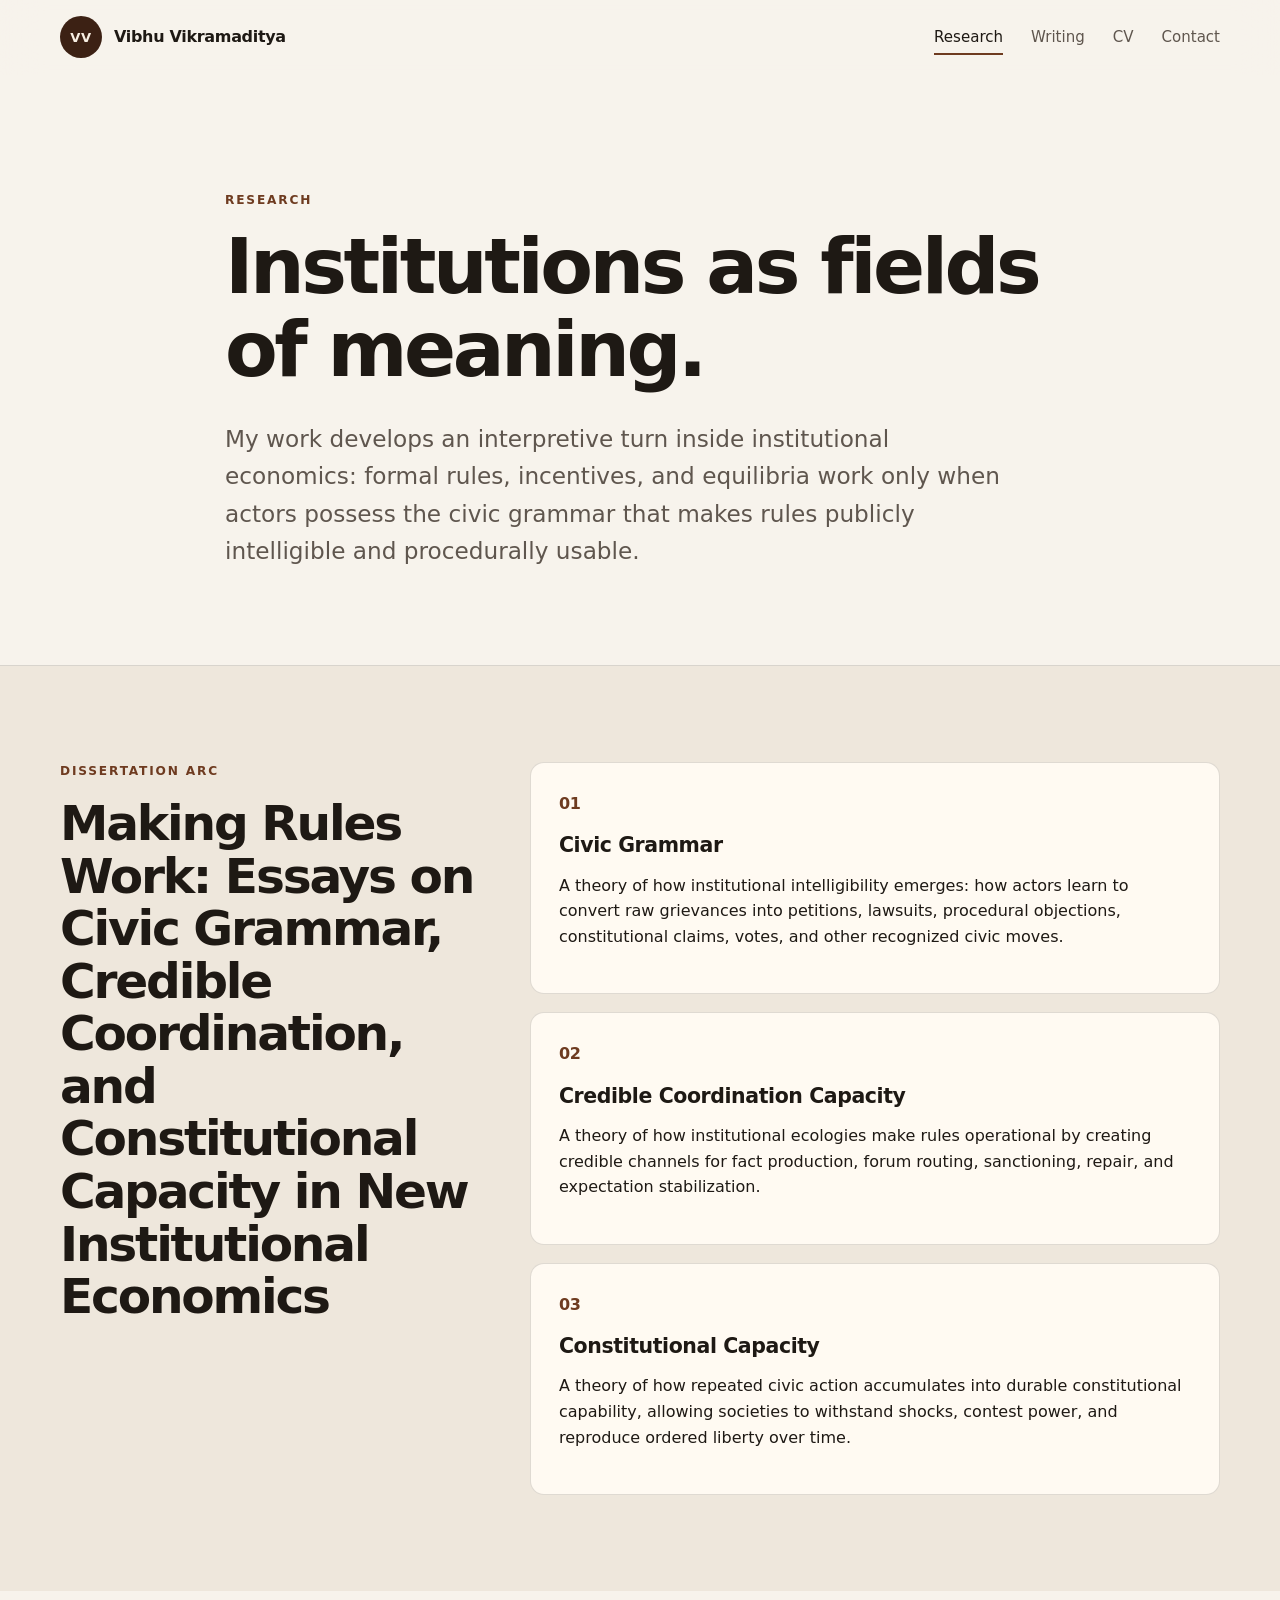
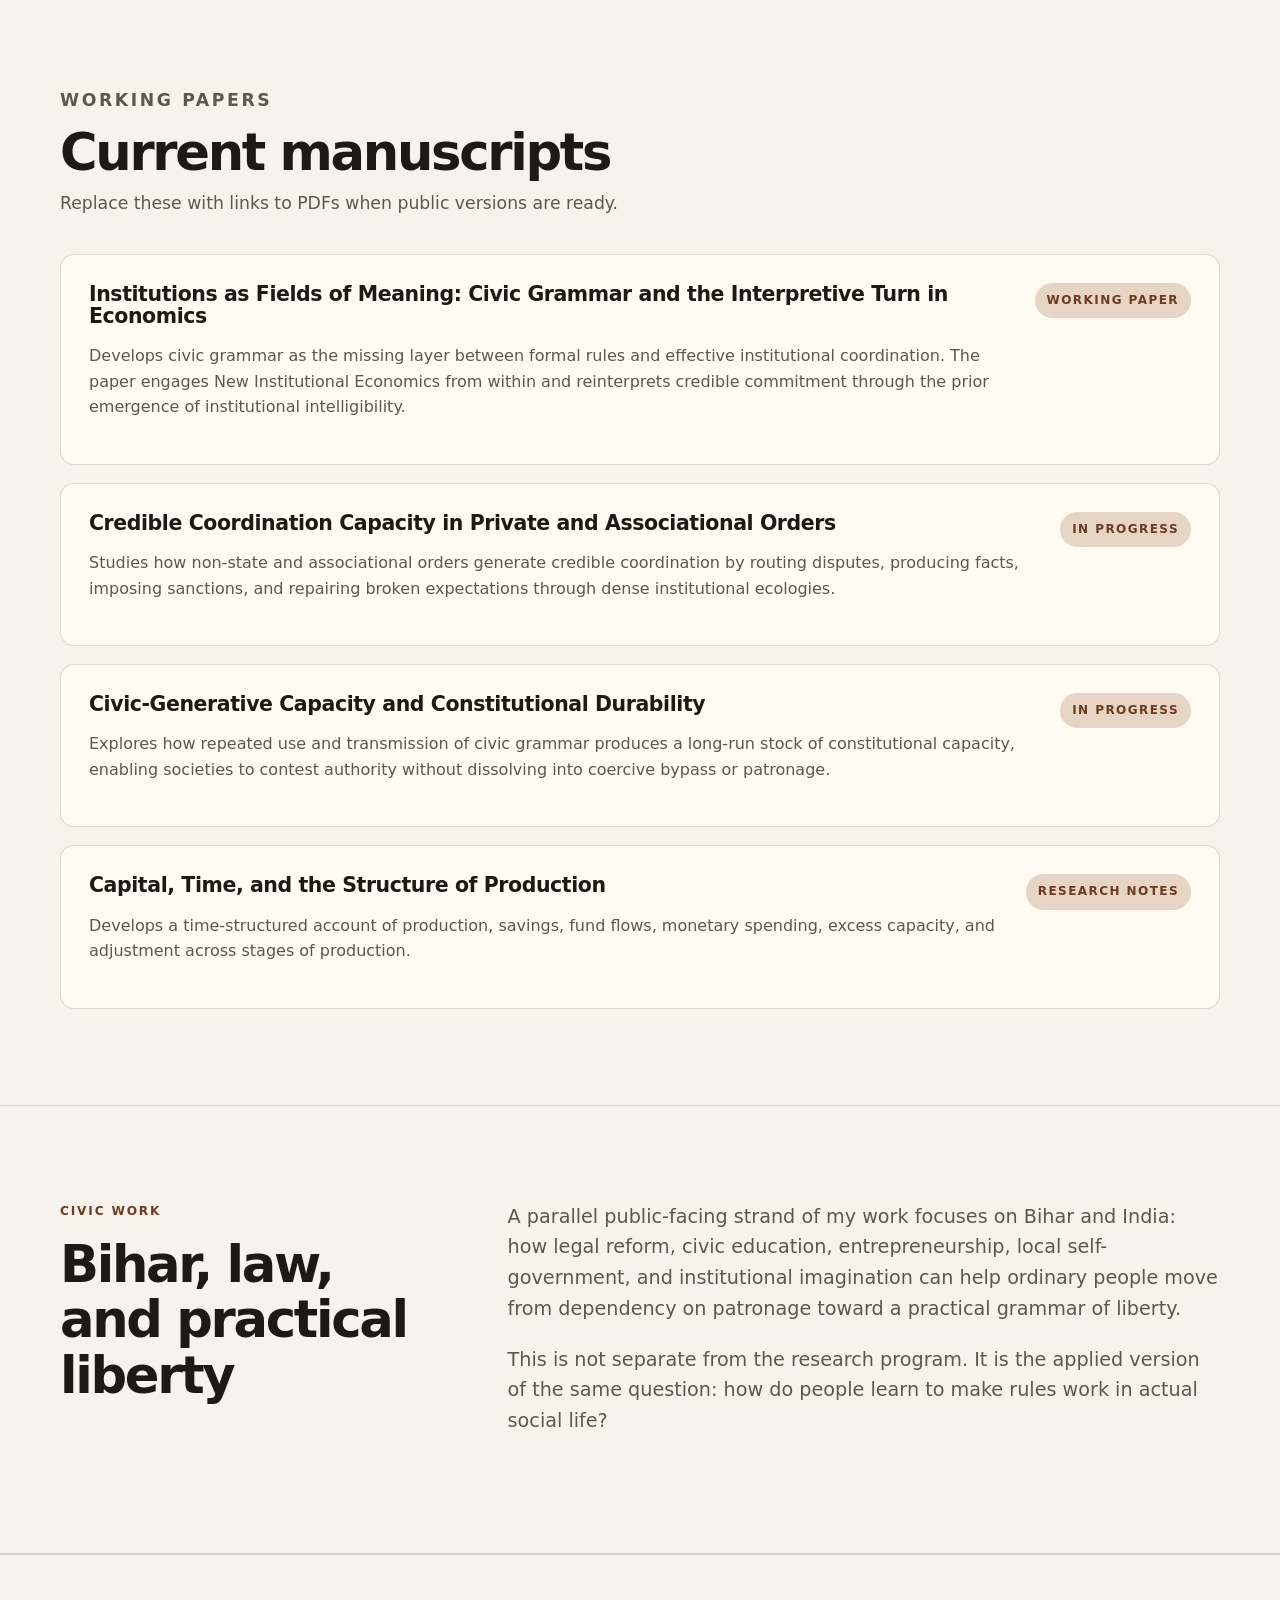
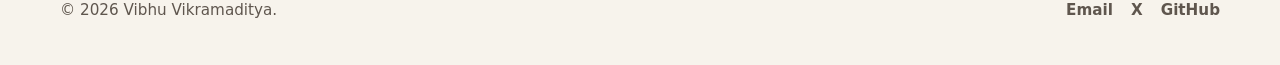
==== research.html @ 927d99b1 "Add files via upload" ====
<!doctype html>
<html lang="en">
<head>
  <meta charset="utf-8" />
  <meta name="viewport" content="width=device-width, initial-scale=1" />
  <title>Research | Vibhu Vikramaditya</title>
  <meta name="description" content="Research by Vibhu Vikramaditya on institutional economics, civic grammar, constitutional capacity, law and economics, and emergent orders." />
  <link rel="canonical" href="https://vibhuvikramaditya.com/research.html" />
  <link rel="stylesheet" href="styles.css" />
  <script defer src="site.js"></script>
</head>
<body>
  <a class="skip-link" href="#main">Skip to content</a>
  <header class="site-header" data-header>
    <div class="container header-inner">
      <a class="brand" href="index.html"><span class="brand-mark">VV</span><span class="brand-text">Vibhu Vikramaditya</span></a>
      <button class="nav-toggle" type="button" aria-expanded="false" aria-controls="site-nav" data-nav-toggle><span class="sr-only">Toggle navigation</span><span></span><span></span><span></span></button>
      <nav class="site-nav" id="site-nav" data-nav>
        <a href="research.html" aria-current="page">Research</a>
        <a href="writing.html">Writing</a>
        <a href="cv.html">CV</a>
        <a href="contact.html">Contact</a>
      </nav>
    </div>
  </header>

  <main id="main">
    <section class="page-hero section-pad">
      <div class="container narrow">
        <p class="eyebrow">Research</p>
        <h1>Institutions as fields of meaning.</h1>
        <p class="lead">
          My work develops an interpretive turn inside institutional economics: formal rules, incentives, and equilibria work only when actors
          possess the civic grammar that makes rules publicly intelligible and procedurally usable.
        </p>
      </div>
    </section>

    <section class="section-pad muted">
      <div class="container research-program">
        <div class="program-title">
          <p class="eyebrow">Dissertation arc</p>
          <h2>Making Rules Work: Essays on Civic Grammar, Credible Coordination, and Constitutional Capacity in New Institutional Economics</h2>
        </div>
        <div class="program-steps">
          <article>
            <span>01</span>
            <h3>Civic Grammar</h3>
            <p>
              A theory of how institutional intelligibility emerges: how actors learn to convert raw grievances into petitions, lawsuits,
              procedural objections, constitutional claims, votes, and other recognized civic moves.
            </p>
          </article>
          <article>
            <span>02</span>
            <h3>Credible Coordination Capacity</h3>
            <p>
              A theory of how institutional ecologies make rules operational by creating credible channels for fact production,
              forum routing, sanctioning, repair, and expectation stabilization.
            </p>
          </article>
          <article>
            <span>03</span>
            <h3>Constitutional Capacity</h3>
            <p>
              A theory of how repeated civic action accumulates into durable constitutional capability, allowing societies to withstand
              shocks, contest power, and reproduce ordered liberty over time.
            </p>
          </article>
        </div>
      </div>
    </section>

    <section class="section-pad">
      <div class="container">
        <div class="section-heading narrow">
          <p class="eyebrow">Working papers</p>
          <h2>Current manuscripts</h2>
          <p>Replace these with links to PDFs when public versions are ready.</p>
        </div>
        <div class="paper-list">
          <article class="paper-card">
            <div>
              <h3>Institutions as Fields of Meaning: Civic Grammar and the Interpretive Turn in Economics</h3>
              <p>
                Develops civic grammar as the missing layer between formal rules and effective institutional coordination. The paper engages
                New Institutional Economics from within and reinterprets credible commitment through the prior emergence of institutional intelligibility.
              </p>
            </div>
            <span class="paper-status">Working paper</span>
          </article>
          <article class="paper-card">
            <div>
              <h3>Credible Coordination Capacity in Private and Associational Orders</h3>
              <p>
                Studies how non-state and associational orders generate credible coordination by routing disputes, producing facts,
                imposing sanctions, and repairing broken expectations through dense institutional ecologies.
              </p>
            </div>
            <span class="paper-status">In progress</span>
          </article>
          <article class="paper-card">
            <div>
              <h3>Civic-Generative Capacity and Constitutional Durability</h3>
              <p>
                Explores how repeated use and transmission of civic grammar produces a long-run stock of constitutional capacity,
                enabling societies to contest authority without dissolving into coercive bypass or patronage.
              </p>
            </div>
            <span class="paper-status">In progress</span>
          </article>
          <article class="paper-card">
            <div>
              <h3>Capital, Time, and the Structure of Production</h3>
              <p>
                Develops a time-structured account of production, savings, fund flows, monetary spending, excess capacity, and adjustment
                across stages of production.
              </p>
            </div>
            <span class="paper-status">Research notes</span>
          </article>
        </div>
      </div>
    </section>

    <section class="section-pad bordered" id="civic-work">
      <div class="container split">
        <div>
          <p class="eyebrow">Civic work</p>
          <h2>Bihar, law, and practical liberty</h2>
        </div>
        <div class="prose-large">
          <p>
            A parallel public-facing strand of my work focuses on Bihar and India: how legal reform, civic education, entrepreneurship,
            local self-government, and institutional imagination can help ordinary people move from dependency on patronage toward a practical
            grammar of liberty.
          </p>
          <p>
            This is not separate from the research program. It is the applied version of the same question: how do people learn to make rules
            work in actual social life?
          </p>
        </div>
      </div>
    </section>
  </main>

  <footer class="site-footer">
    <div class="container footer-inner">
      <p>© <span data-year></span> Vibhu Vikramaditya.</p>
      <div class="footer-links"><a href="mailto:vvikram@gmu.edu">Email</a><a href="https://x.com/vibhu3333">X</a><a href="https://github.com/vibhu3333">GitHub</a></div>
    </div>
  </footer>
</body>
</html>
---- styles.css ----
:root {
  --bg: #f7f3ec;
  --bg-muted: #eee7dc;
  --surface: #fffaf2;
  --surface-strong: #fefdf9;
  --ink: #1e1914;
  --ink-soft: #5f564e;
  --line: rgba(30, 25, 20, 0.14);
  --accent: #6e3b20;
  --accent-strong: #3c2114;
  --accent-soft: #e6d4c4;
  --shadow: 0 24px 60px rgba(44, 31, 21, 0.12);
  --radius: 24px;
  --radius-sm: 14px;
  --max: 1160px;
}

* { box-sizing: border-box; }

html { scroll-behavior: smooth; }

body {
  margin: 0;
  font-family: Inter, ui-sans-serif, system-ui, -apple-system, BlinkMacSystemFont, "Segoe UI", sans-serif;
  background: var(--bg);
  color: var(--ink);
  line-height: 1.6;
  text-rendering: optimizeLegibility;
}

img, svg { max-width: 100%; display: block; }

a { color: inherit; text-decoration-color: rgba(110, 59, 32, 0.4); text-underline-offset: 0.2em; }
a:hover { color: var(--accent); }

.container {
  width: min(calc(100% - 40px), var(--max));
  margin-inline: auto;
}

.narrow { max-width: 830px; }

.section-pad { padding: 96px 0; }

.skip-link {
  position: absolute;
  top: -100px;
  left: 20px;
  background: var(--accent-strong);
  color: white;
  padding: 10px 14px;
  border-radius: 8px;
  z-index: 100;
}
.skip-link:focus { top: 20px; }

.sr-only {
  position: absolute;
  width: 1px;
  height: 1px;
  padding: 0;
  margin: -1px;
  overflow: hidden;
  clip: rect(0, 0, 0, 0);
  white-space: nowrap;
  border: 0;
}

.site-header {
  position: sticky;
  top: 0;
  z-index: 50;
  background: rgba(247, 243, 236, 0.86);
  backdrop-filter: blur(20px);
  border-bottom: 1px solid transparent;
  transition: border-color 180ms ease, box-shadow 180ms ease;
}

.site-header.is-scrolled {
  border-color: var(--line);
  box-shadow: 0 10px 30px rgba(30, 25, 20, 0.06);
}

.header-inner {
  min-height: 74px;
  display: flex;
  align-items: center;
  justify-content: space-between;
  gap: 24px;
}

.brand {
  display: inline-flex;
  align-items: center;
  gap: 12px;
  text-decoration: none;
  font-weight: 750;
  letter-spacing: -0.02em;
}

.brand-mark {
  display: grid;
  place-items: center;
  width: 42px;
  height: 42px;
  border-radius: 50%;
  background: var(--accent-strong);
  color: #f8efe3;
  font-size: 0.82rem;
  letter-spacing: 0.04em;
}

.brand-text { font-size: 1rem; }

.site-nav {
  display: flex;
  align-items: center;
  gap: 28px;
  font-size: 0.94rem;
  color: var(--ink-soft);
}

.site-nav a {
  text-decoration: none;
  position: relative;
  padding: 24px 0;
}

.site-nav a::after {
  content: "";
  position: absolute;
  left: 0;
  right: 0;
  bottom: 18px;
  height: 2px;
  background: var(--accent);
  transform: scaleX(0);
  transform-origin: center;
  transition: transform 180ms ease;
}

.site-nav a:hover::after,
.site-nav a[aria-current="page"]::after { transform: scaleX(1); }
.site-nav a[aria-current="page"] { color: var(--ink); }

.nav-toggle { display: none; }

.hero {
  position: relative;
  overflow: hidden;
  padding-top: 120px;
}

.hero::before {
  content: "";
  position: absolute;
  width: 640px;
  height: 640px;
  right: -170px;
  top: -180px;
  background: radial-gradient(circle, rgba(110,59,32,0.18), transparent 64%);
  pointer-events: none;
}

.hero-grid {
  display: grid;
  grid-template-columns: minmax(0, 1fr) 380px;
  gap: 68px;
  align-items: center;
  position: relative;
}

.eyebrow {
  margin: 0 0 16px;
  font-size: 0.76rem;
  font-weight: 800;
  letter-spacing: 0.15em;
  text-transform: uppercase;
  color: var(--accent);
}

h1, h2, h3 {
  line-height: 1.08;
  letter-spacing: -0.045em;
  margin: 0;
}

h1 { font-size: clamp(3rem, 7vw, 6.6rem); max-width: 980px; }
h2 { font-size: clamp(2rem, 4vw, 3.5rem); }
h3 { font-size: 1.28rem; letter-spacing: -0.02em; }

.lead {
  font-size: clamp(1.18rem, 2vw, 1.45rem);
  color: var(--ink-soft);
  max-width: 780px;
  margin: 28px 0 0;
}

.hero-actions {
  display: flex;
  gap: 14px;
  flex-wrap: wrap;
  margin-top: 38px;
}

.button {
  display: inline-flex;
  align-items: center;
  justify-content: center;
  min-height: 48px;
  padding: 0 20px;
  border-radius: 999px;
  font-weight: 750;
  text-decoration: none;
  border: 1px solid var(--line);
  transition: transform 180ms ease, box-shadow 180ms ease, background 180ms ease;
}

.button:hover { transform: translateY(-2px); }
.button.primary { background: var(--accent-strong); color: #fff7ed; border-color: var(--accent-strong); box-shadow: 0 10px 24px rgba(60,33,20,0.18); }
.button.ghost { background: rgba(255, 250, 242, 0.74); color: var(--ink); }

.profile-card {
  background: linear-gradient(145deg, var(--surface-strong), #f2e4d4);
  border: 1px solid var(--line);
  border-radius: var(--radius);
  padding: 30px;
  box-shadow: var(--shadow);
}

.portrait-placeholder {
  width: 132px;
  height: 132px;
  border-radius: 50%;
  display: grid;
  place-items: center;
  margin-bottom: 24px;
  background: #2b1a12;
  color: #f5e4d0;
  font-size: 2.4rem;
  font-weight: 850;
  letter-spacing: -0.06em;
}

.profile-card h2 { font-size: 2rem; }
.profile-card p { color: var(--ink-soft); margin: 12px 0 0; }
.profile-links { display: grid; gap: 8px; margin-top: 24px; font-weight: 700; }

.muted { background: var(--bg-muted); }
.bordered { border-top: 1px solid var(--line); border-bottom: 1px solid var(--line); }

.split {
  display: grid;
  grid-template-columns: 0.7fr 1.3fr;
  gap: 64px;
  align-items: start;
}

.prose-large p {
  font-size: 1.2rem;
  color: var(--ink-soft);
  margin: 0 0 20px;
}

.section-heading {
  display: grid;
  gap: 10px;
  margin-bottom: 36px;
}

.section-heading p { color: var(--ink-soft); margin: 0; font-size: 1.08rem; }

.card-grid {
  display: grid;
  gap: 20px;
}
.card-grid.three { grid-template-columns: repeat(3, minmax(0, 1fr)); }

.info-card,
.paper-card,
.contact-card,
.outlet-grid article,
.theme-list article,
.feature-panel,
.program-steps article {
  background: var(--surface);
  border: 1px solid var(--line);
  border-radius: var(--radius-sm);
}

.info-card {
  padding: 30px;
  min-height: 310px;
}

.card-kicker,
.paper-status,
.program-steps span {
  display: inline-flex;
  font-size: 0.75rem;
  font-weight: 800;
  letter-spacing: 0.12em;
  text-transform: uppercase;
  color: var(--accent);
  margin-bottom: 18px;
}

.info-card p, .workstream-list p, .feature-panel p, .paper-card p, .outlet-grid p, .theme-list p, .contact-card p, .timeline-item p, .cv-section p {
  color: var(--ink-soft);
}

.workstream-list {
  display: grid;
  grid-template-columns: repeat(2, minmax(0, 1fr));
  gap: 30px 50px;
}

.workstream-list article {
  padding-top: 20px;
  border-top: 1px solid var(--line);
}

.feature-grid {
  display: grid;
  grid-template-columns: 1.05fr 0.95fr;
  gap: 22px;
}

.feature-panel {
  padding: 38px;
  min-height: 390px;
  display: flex;
  flex-direction: column;
  justify-content: space-between;
}

.dark-panel {
  background: #20150f;
  color: #fff7ed;
}
.dark-panel p { color: rgba(255, 247, 237, 0.74); }
.dark-panel .eyebrow { color: #e1b997; }
.dark-panel a { color: #fff7ed; }

.text-link {
  font-weight: 800;
  text-decoration: none;
  width: fit-content;
}
.text-link::after { content: " →"; }

.cta-band {
  display: flex;
  align-items: center;
  justify-content: space-between;
  gap: 28px;
  padding: 34px;
  background: var(--surface);
  border: 1px solid var(--line);
  border-radius: var(--radius);
}
.cta-band h2 { font-size: clamp(1.8rem, 3vw, 2.9rem); max-width: 820px; }

.page-hero {
  padding-top: 116px;
  border-bottom: 1px solid var(--line);
}
.page-hero h1 { font-size: clamp(3rem, 6vw, 5.4rem); }

.research-program {
  display: grid;
  grid-template-columns: 0.75fr 1.25fr;
  gap: 56px;
}
.program-title h2 { font-size: clamp(2rem, 3.8vw, 3.1rem); }
.program-steps { display: grid; gap: 18px; }
.program-steps article { padding: 28px; }
.program-steps span { font-size: 1rem; letter-spacing: -0.02em; }

.paper-list { display: grid; gap: 18px; }
.paper-card {
  display: grid;
  grid-template-columns: minmax(0, 1fr) auto;
  gap: 22px;
  padding: 28px;
  align-items: start;
}
.paper-status {
  background: var(--accent-soft);
  border-radius: 999px;
  padding: 8px 12px;
  margin: 0;
  white-space: nowrap;
}

.outlet-grid {
  display: grid;
  grid-template-columns: repeat(3, minmax(0, 1fr));
  gap: 18px;
}
.outlet-grid article { padding: 26px; }

.theme-list { display: grid; gap: 0; border-top: 1px solid var(--line); }
.theme-list article {
  border: 0;
  border-bottom: 1px solid var(--line);
  border-radius: 0;
  padding: 28px 0;
  background: transparent;
}

.cv-layout {
  display: grid;
  grid-template-columns: 320px minmax(0, 1fr);
  gap: 54px;
  align-items: start;
}

.cv-aside {
  position: sticky;
  top: 104px;
  background: var(--surface);
  border: 1px solid var(--line);
  border-radius: var(--radius-sm);
  padding: 28px;
}
.cv-aside h2 { font-size: 2rem; }
.cv-aside p { color: var(--ink-soft); }

.cv-main { display: grid; gap: 34px; }
.cv-section {
  background: var(--surface);
  border: 1px solid var(--line);
  border-radius: var(--radius-sm);
  padding: 30px;
}
.cv-section h2 { font-size: 1.8rem; margin-bottom: 20px; }
.timeline-item + .timeline-item { border-top: 1px solid var(--line); margin-top: 18px; padding-top: 18px; }
.timeline-item h3 { font-size: 1.15rem; }
.timeline-item p { margin: 8px 0 0; }

.contact-grid {
  display: grid;
  grid-template-columns: repeat(3, minmax(0, 1fr));
  gap: 18px;
}
.contact-card { padding: 30px; min-height: 220px; }
.contact-card h2 { font-size: 1.8rem; }

.not-found { min-height: 100svh; display: grid; place-items: center; }

.site-footer {
  border-top: 1px solid var(--line);
  padding: 28px 0;
}
.footer-inner {
  display: flex;
  align-items: center;
  justify-content: space-between;
  gap: 20px;
  color: var(--ink-soft);
  font-size: 0.95rem;
}
.footer-links { display: flex; gap: 18px; font-weight: 700; }
.footer-links a { text-decoration: none; }

@media (max-width: 920px) {
  .section-pad { padding: 72px 0; }
  .hero-grid, .split, .feature-grid, .research-program, .cv-layout { grid-template-columns: 1fr; }
  .card-grid.three, .outlet-grid, .contact-grid { grid-template-columns: 1fr; }
  .workstream-list { grid-template-columns: 1fr; }
  .profile-card { max-width: 520px; }
  .cv-aside { position: static; }
  .cta-band { align-items: flex-start; flex-direction: column; }
}

@media (max-width: 760px) {
  .container { width: min(calc(100% - 28px), var(--max)); }
  .header-inner { min-height: 68px; }
  .brand-text { display: none; }
  .nav-toggle {
    display: inline-flex;
    flex-direction: column;
    justify-content: center;
    gap: 5px;
    width: 44px;
    height: 44px;
    border: 1px solid var(--line);
    background: var(--surface);
    border-radius: 999px;
    padding: 0 11px;
  }
  .nav-toggle span:not(.sr-only) { height: 2px; width: 100%; background: var(--ink); border-radius: 1px; }
  .site-nav {
    position: absolute;
    left: 14px;
    right: 14px;
    top: 74px;
    display: grid;
    gap: 0;
    background: var(--surface-strong);
    border: 1px solid var(--line);
    border-radius: 18px;
    box-shadow: var(--shadow);
    padding: 8px;
    transform: translateY(-8px);
    opacity: 0;
    pointer-events: none;
    transition: opacity 180ms ease, transform 180ms ease;
  }
  .site-nav.is-open { opacity: 1; pointer-events: auto; transform: translateY(0); }
  .site-nav a { padding: 12px 14px; border-radius: 12px; }
  .site-nav a:hover { background: var(--bg-muted); }
  .site-nav a::after { display: none; }
  .hero { padding-top: 92px; }
  h1 { font-size: clamp(2.55rem, 14vw, 4rem); }
  .page-hero h1 { font-size: clamp(2.55rem, 13vw, 3.8rem); }
  .paper-card { grid-template-columns: 1fr; }
  .paper-status { width: fit-content; }
  .footer-inner { flex-direction: column; align-items: flex-start; }
}
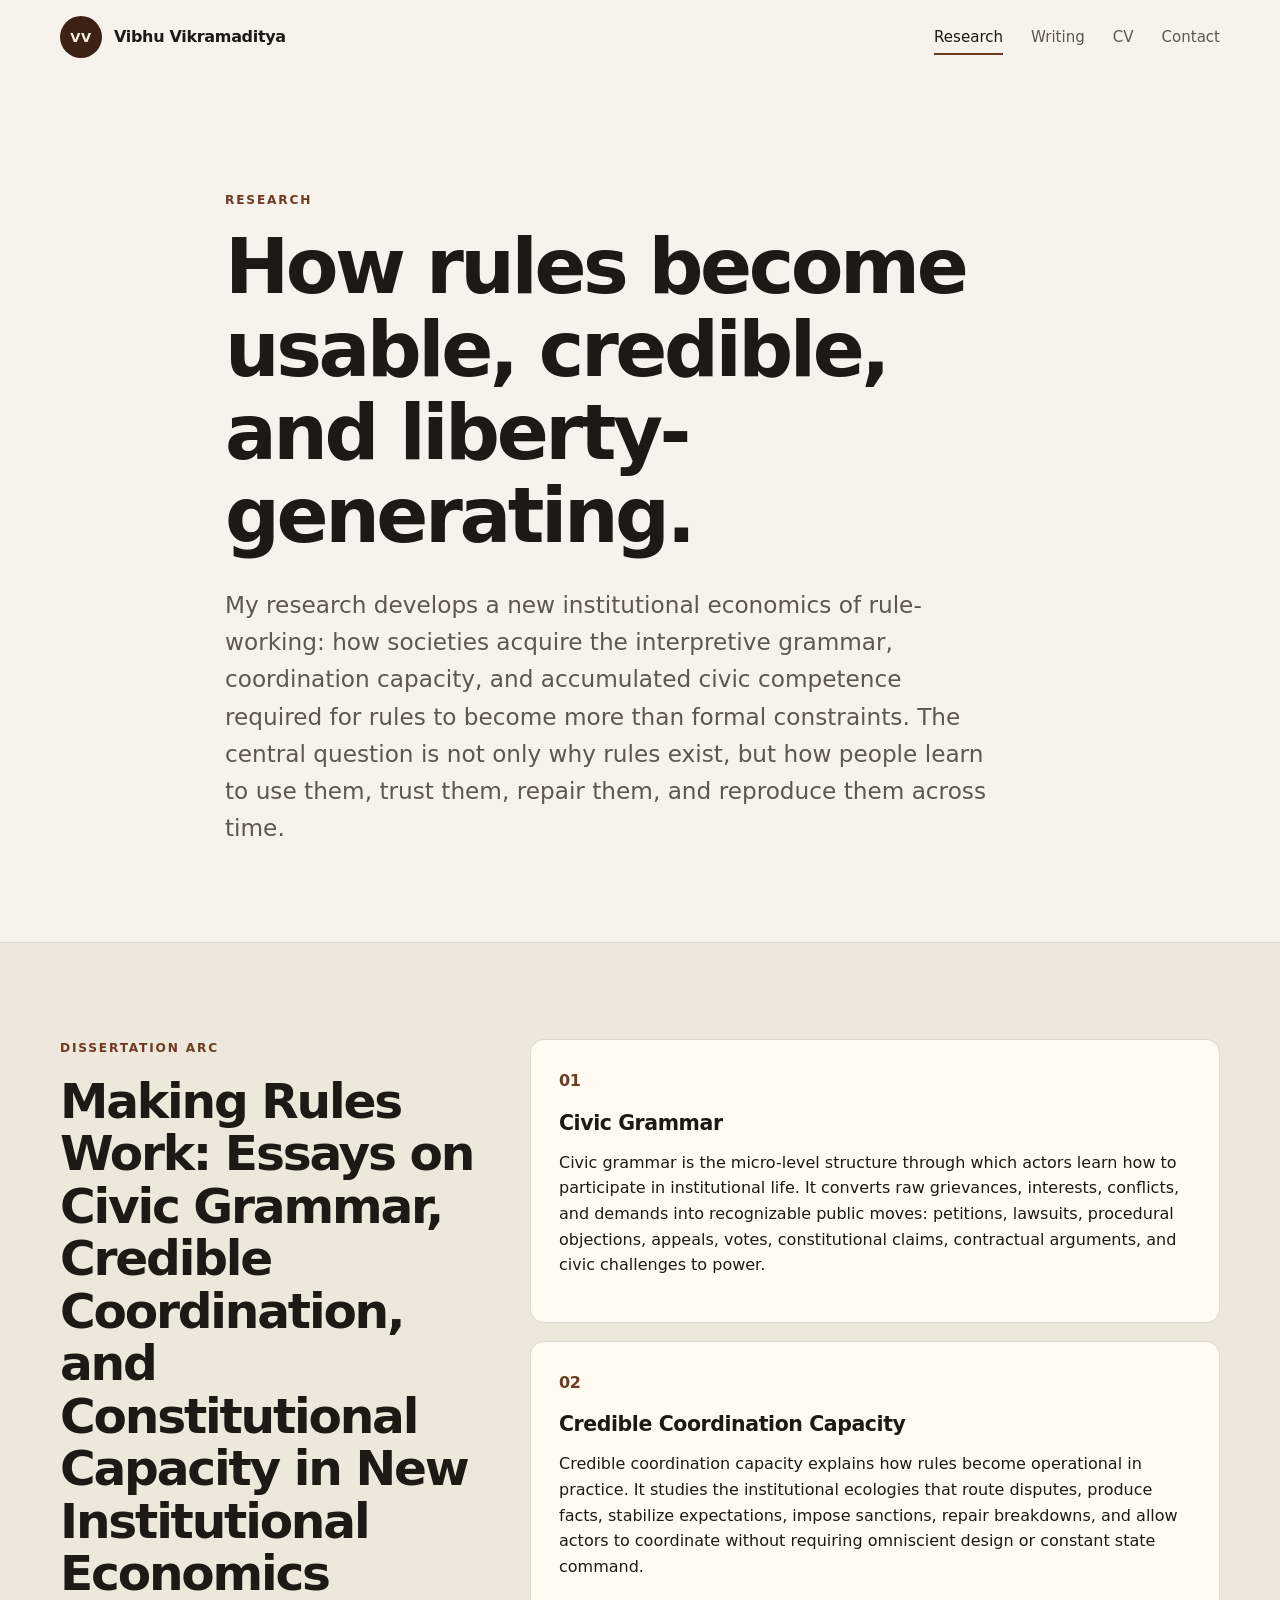
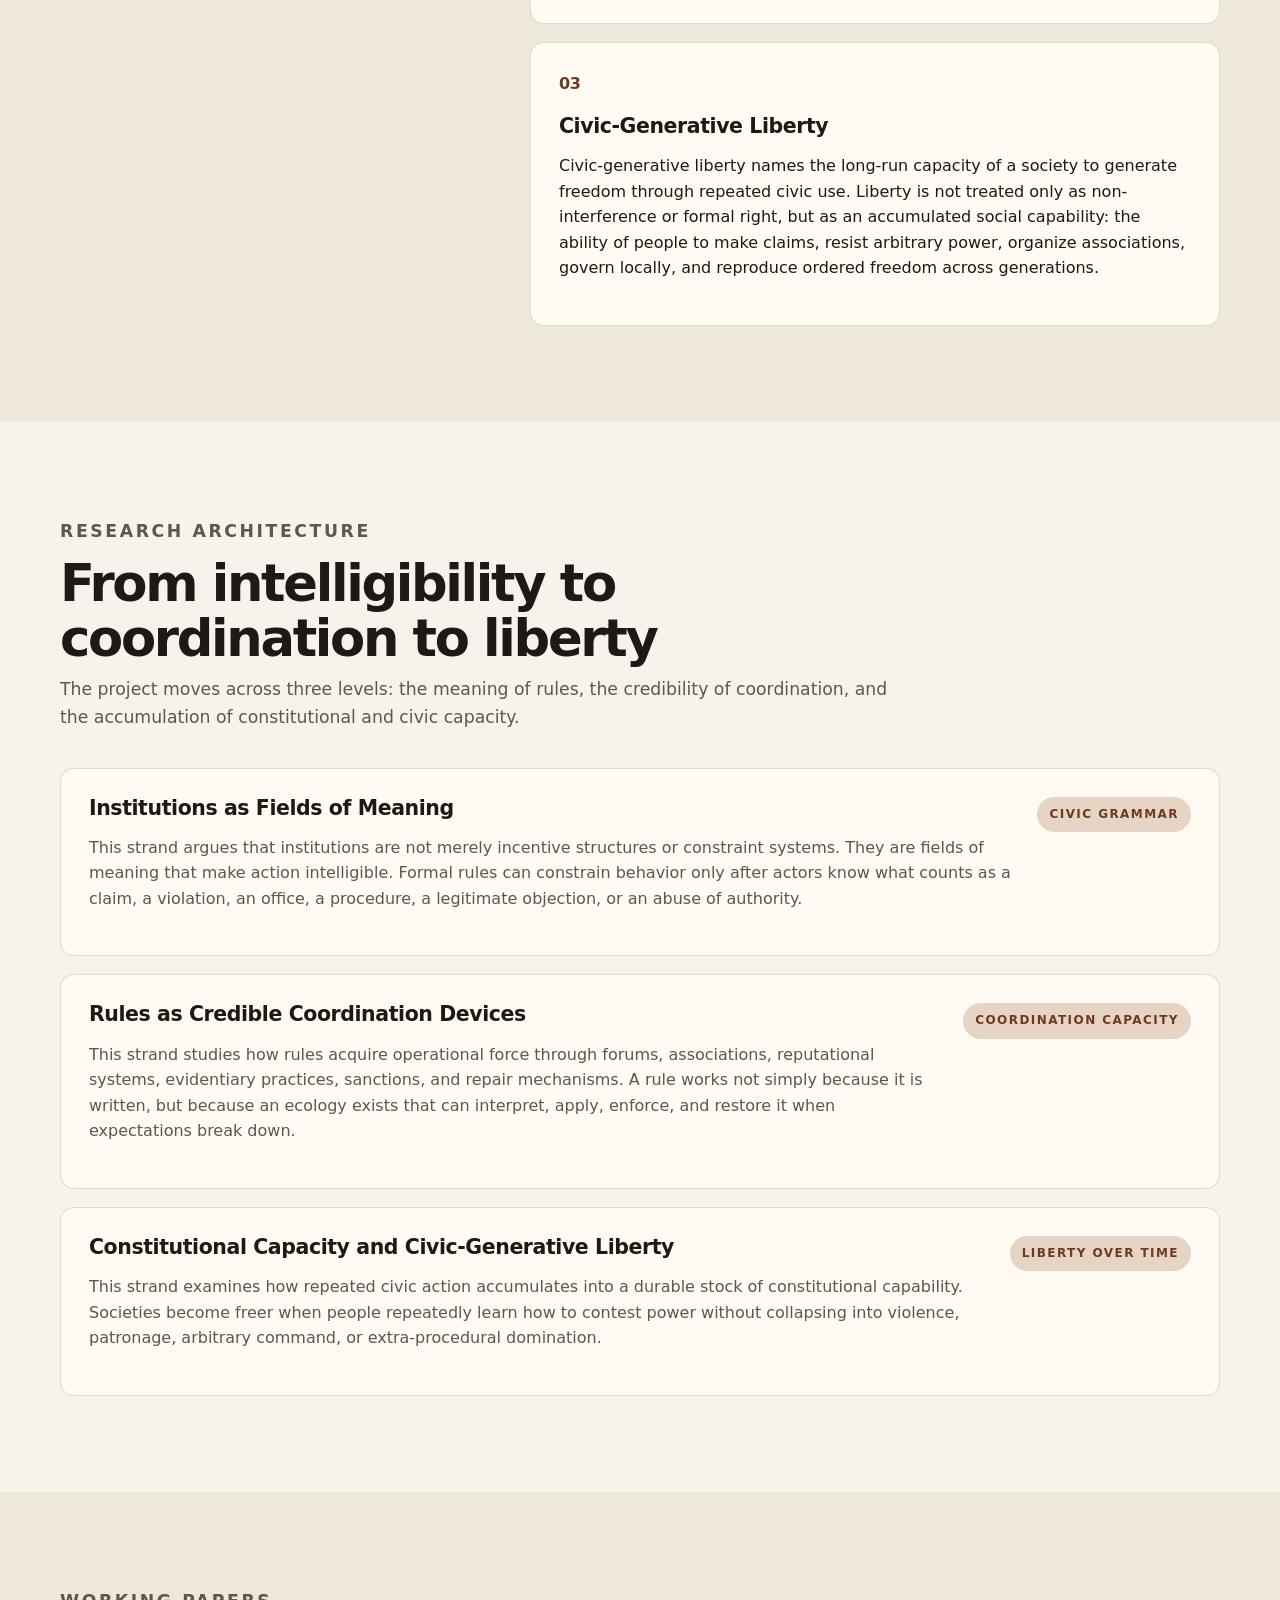
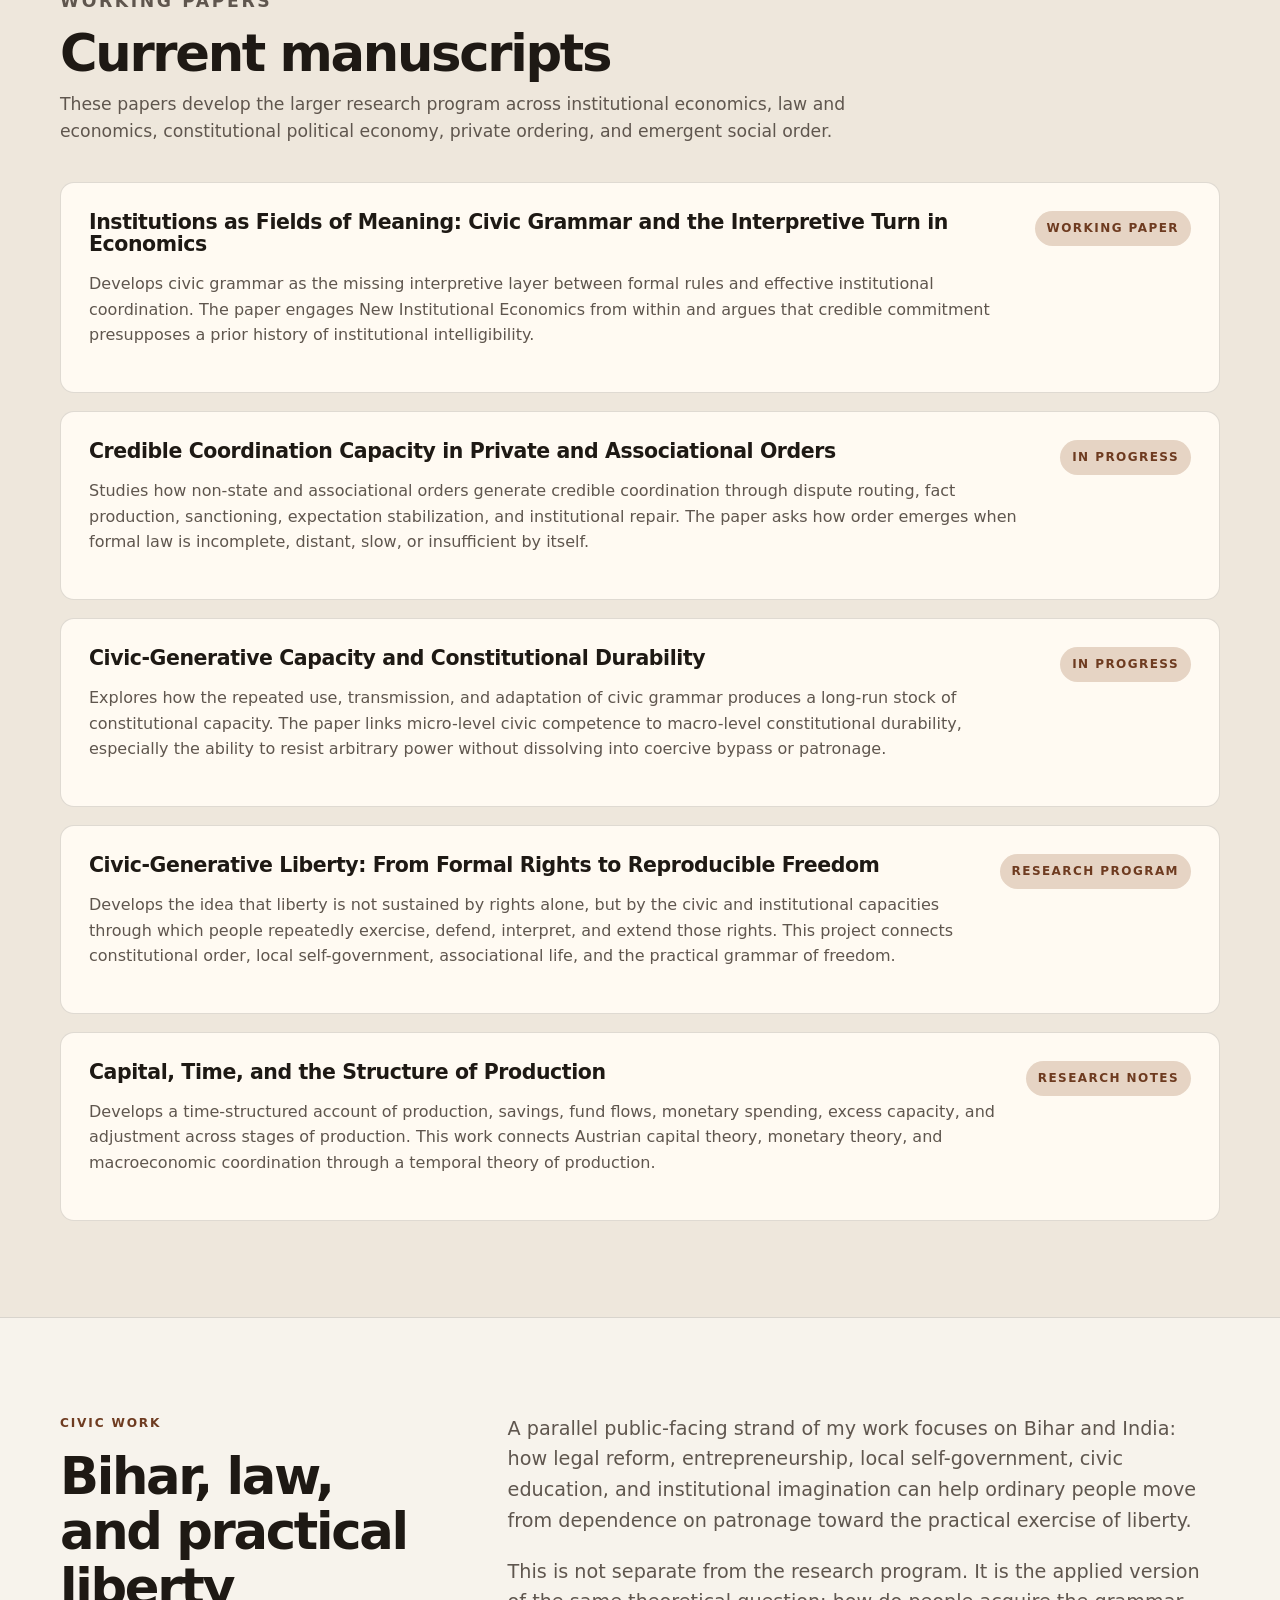
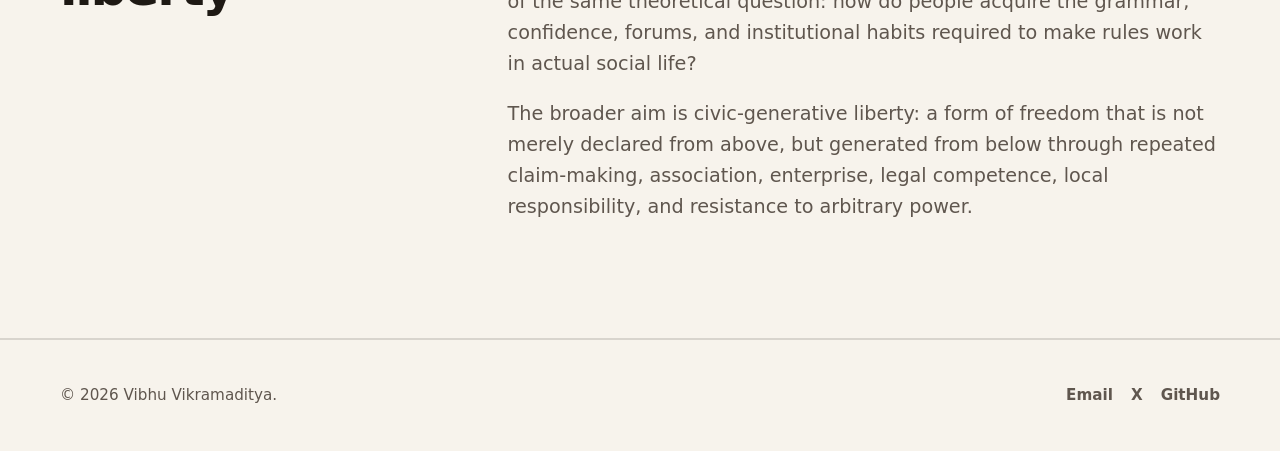
==== commit 1ffc3cc1: "Update research page content and links" ====
--- a/research.html
+++ b/research.html
@@ -4,17 +4,26 @@
   <meta charset="utf-8" />
   <meta name="viewport" content="width=device-width, initial-scale=1" />
   <title>Research | Vibhu Vikramaditya</title>
-  <meta name="description" content="Research by Vibhu Vikramaditya on institutional economics, civic grammar, constitutional capacity, law and economics, and emergent orders." />
-  <link rel="canonical" href="https://vibhuvikramaditya.com/research.html" />
+  <meta name="description" content="Research by Vibhu Vikramaditya on institutional economics, credible coordination capacity, civic grammar, civic-generative liberty, constitutional capacity, law and economics, and emergent orders." />
+  <link rel="canonical" href="https://vibhu3333-cloud.github.io/research.html" />
   <link rel="stylesheet" href="styles.css" />
   <script defer src="site.js"></script>
 </head>
 <body>
   <a class="skip-link" href="#main">Skip to content</a>
+
   <header class="site-header" data-header>
     <div class="container header-inner">
-      <a class="brand" href="index.html"><span class="brand-mark">VV</span><span class="brand-text">Vibhu Vikramaditya</span></a>
-      <button class="nav-toggle" type="button" aria-expanded="false" aria-controls="site-nav" data-nav-toggle><span class="sr-only">Toggle navigation</span><span></span><span></span><span></span></button>
+      <a class="brand" href="index.html">
+        <span class="brand-mark">VV</span>
+        <span class="brand-text">Vibhu Vikramaditya</span>
+      </a>
+
+      <button class="nav-toggle" type="button" aria-expanded="false" aria-controls="site-nav" data-nav-toggle>
+        <span class="sr-only">Toggle navigation</span>
+        <span></span><span></span><span></span>
+      </button>
+
       <nav class="site-nav" id="site-nav" data-nav>
         <a href="research.html" aria-current="page">Research</a>
         <a href="writing.html">Writing</a>
@@ -28,10 +37,12 @@
     <section class="page-hero section-pad">
       <div class="container narrow">
         <p class="eyebrow">Research</p>
-        <h1>Institutions as fields of meaning.</h1>
+        <h1>How rules become usable, credible, and liberty-generating.</h1>
         <p class="lead">
-          My work develops an interpretive turn inside institutional economics: formal rules, incentives, and equilibria work only when actors
-          possess the civic grammar that makes rules publicly intelligible and procedurally usable.
+          My research develops a new institutional economics of rule-working: how societies acquire the interpretive grammar,
+          coordination capacity, and accumulated civic competence required for rules to become more than formal constraints.
+          The central question is not only why rules exist, but how people learn to use them, trust them, repair them, and
+          reproduce them across time.
         </p>
       </div>
     </section>
@@ -42,29 +53,36 @@
           <p class="eyebrow">Dissertation arc</p>
           <h2>Making Rules Work: Essays on Civic Grammar, Credible Coordination, and Constitutional Capacity in New Institutional Economics</h2>
         </div>
+
         <div class="program-steps">
           <article>
             <span>01</span>
             <h3>Civic Grammar</h3>
             <p>
-              A theory of how institutional intelligibility emerges: how actors learn to convert raw grievances into petitions, lawsuits,
-              procedural objections, constitutional claims, votes, and other recognized civic moves.
+              Civic grammar is the micro-level structure through which actors learn how to participate in institutional life.
+              It converts raw grievances, interests, conflicts, and demands into recognizable public moves: petitions, lawsuits,
+              procedural objections, appeals, votes, constitutional claims, contractual arguments, and civic challenges to power.
             </p>
           </article>
+
           <article>
             <span>02</span>
             <h3>Credible Coordination Capacity</h3>
             <p>
-              A theory of how institutional ecologies make rules operational by creating credible channels for fact production,
-              forum routing, sanctioning, repair, and expectation stabilization.
+              Credible coordination capacity explains how rules become operational in practice. It studies the institutional
+              ecologies that route disputes, produce facts, stabilize expectations, impose sanctions, repair breakdowns, and
+              allow actors to coordinate without requiring omniscient design or constant state command.
             </p>
           </article>
+
           <article>
             <span>03</span>
-            <h3>Constitutional Capacity</h3>
+            <h3>Civic-Generative Liberty</h3>
             <p>
-              A theory of how repeated civic action accumulates into durable constitutional capability, allowing societies to withstand
-              shocks, contest power, and reproduce ordered liberty over time.
+              Civic-generative liberty names the long-run capacity of a society to generate freedom through repeated civic use.
+              Liberty is not treated only as non-interference or formal right, but as an accumulated social capability: the
+              ability of people to make claims, resist arbitrary power, organize associations, govern locally, and reproduce
+              ordered freedom across generations.
             </p>
           </article>
         </div>
@@ -72,49 +90,123 @@
     </section>
 
     <section class="section-pad">
+      <div class="container">
+        <div class="section-heading narrow">
+          <p class="eyebrow">Research architecture</p>
+          <h2>From intelligibility to coordination to liberty</h2>
+          <p>
+            The project moves across three levels: the meaning of rules, the credibility of coordination, and the accumulation
+            of constitutional and civic capacity.
+          </p>
+        </div>
+
+        <div class="paper-list">
+          <article class="paper-card">
+            <div>
+              <h3>Institutions as Fields of Meaning</h3>
+              <p>
+                This strand argues that institutions are not merely incentive structures or constraint systems. They are fields
+                of meaning that make action intelligible. Formal rules can constrain behavior only after actors know what counts
+                as a claim, a violation, an office, a procedure, a legitimate objection, or an abuse of authority.
+              </p>
+            </div>
+            <span class="paper-status">Civic grammar</span>
+          </article>
+
+          <article class="paper-card">
+            <div>
+              <h3>Rules as Credible Coordination Devices</h3>
+              <p>
+                This strand studies how rules acquire operational force through forums, associations, reputational systems,
+                evidentiary practices, sanctions, and repair mechanisms. A rule works not simply because it is written, but
+                because an ecology exists that can interpret, apply, enforce, and restore it when expectations break down.
+              </p>
+            </div>
+            <span class="paper-status">Coordination capacity</span>
+          </article>
+
+          <article class="paper-card">
+            <div>
+              <h3>Constitutional Capacity and Civic-Generative Liberty</h3>
+              <p>
+                This strand examines how repeated civic action accumulates into a durable stock of constitutional capability.
+                Societies become freer when people repeatedly learn how to contest power without collapsing into violence,
+                patronage, arbitrary command, or extra-procedural domination.
+              </p>
+            </div>
+            <span class="paper-status">Liberty over time</span>
+          </article>
+        </div>
+      </div>
+    </section>
+
+    <section class="section-pad muted">
       <div class="container">
         <div class="section-heading narrow">
           <p class="eyebrow">Working papers</p>
           <h2>Current manuscripts</h2>
-          <p>Replace these with links to PDFs when public versions are ready.</p>
-        </div>
+          <p>
+            These papers develop the larger research program across institutional economics, law and economics,
+            constitutional political economy, private ordering, and emergent social order.
+          </p>
+        </div>
+
         <div class="paper-list">
           <article class="paper-card">
             <div>
               <h3>Institutions as Fields of Meaning: Civic Grammar and the Interpretive Turn in Economics</h3>
               <p>
-                Develops civic grammar as the missing layer between formal rules and effective institutional coordination. The paper engages
-                New Institutional Economics from within and reinterprets credible commitment through the prior emergence of institutional intelligibility.
+                Develops civic grammar as the missing interpretive layer between formal rules and effective institutional
+                coordination. The paper engages New Institutional Economics from within and argues that credible commitment
+                presupposes a prior history of institutional intelligibility.
               </p>
             </div>
             <span class="paper-status">Working paper</span>
           </article>
+
           <article class="paper-card">
             <div>
               <h3>Credible Coordination Capacity in Private and Associational Orders</h3>
               <p>
-                Studies how non-state and associational orders generate credible coordination by routing disputes, producing facts,
-                imposing sanctions, and repairing broken expectations through dense institutional ecologies.
+                Studies how non-state and associational orders generate credible coordination through dispute routing,
+                fact production, sanctioning, expectation stabilization, and institutional repair. The paper asks how order
+                emerges when formal law is incomplete, distant, slow, or insufficient by itself.
               </p>
             </div>
             <span class="paper-status">In progress</span>
           </article>
+
           <article class="paper-card">
             <div>
               <h3>Civic-Generative Capacity and Constitutional Durability</h3>
               <p>
-                Explores how repeated use and transmission of civic grammar produces a long-run stock of constitutional capacity,
-                enabling societies to contest authority without dissolving into coercive bypass or patronage.
+                Explores how the repeated use, transmission, and adaptation of civic grammar produces a long-run stock of
+                constitutional capacity. The paper links micro-level civic competence to macro-level constitutional durability,
+                especially the ability to resist arbitrary power without dissolving into coercive bypass or patronage.
               </p>
             </div>
             <span class="paper-status">In progress</span>
           </article>
+
+          <article class="paper-card">
+            <div>
+              <h3>Civic-Generative Liberty: From Formal Rights to Reproducible Freedom</h3>
+              <p>
+                Develops the idea that liberty is not sustained by rights alone, but by the civic and institutional capacities
+                through which people repeatedly exercise, defend, interpret, and extend those rights. This project connects
+                constitutional order, local self-government, associational life, and the practical grammar of freedom.
+              </p>
+            </div>
+            <span class="paper-status">Research program</span>
+          </article>
+
           <article class="paper-card">
             <div>
               <h3>Capital, Time, and the Structure of Production</h3>
               <p>
-                Develops a time-structured account of production, savings, fund flows, monetary spending, excess capacity, and adjustment
-                across stages of production.
+                Develops a time-structured account of production, savings, fund flows, monetary spending, excess capacity,
+                and adjustment across stages of production. This work connects Austrian capital theory, monetary theory,
+                and macroeconomic coordination through a temporal theory of production.
               </p>
             </div>
             <span class="paper-status">Research notes</span>
@@ -129,15 +221,24 @@
           <p class="eyebrow">Civic work</p>
           <h2>Bihar, law, and practical liberty</h2>
         </div>
+
         <div class="prose-large">
           <p>
-            A parallel public-facing strand of my work focuses on Bihar and India: how legal reform, civic education, entrepreneurship,
-            local self-government, and institutional imagination can help ordinary people move from dependency on patronage toward a practical
-            grammar of liberty.
-          </p>
-          <p>
-            This is not separate from the research program. It is the applied version of the same question: how do people learn to make rules
-            work in actual social life?
+            A parallel public-facing strand of my work focuses on Bihar and India: how legal reform, entrepreneurship,
+            local self-government, civic education, and institutional imagination can help ordinary people move from dependence
+            on patronage toward the practical exercise of liberty.
+          </p>
+
+          <p>
+            This is not separate from the research program. It is the applied version of the same theoretical question:
+            how do people acquire the grammar, confidence, forums, and institutional habits required to make rules work
+            in actual social life?
+          </p>
+
+          <p>
+            The broader aim is civic-generative liberty: a form of freedom that is not merely declared from above, but generated
+            from below through repeated claim-making, association, enterprise, legal competence, local responsibility, and
+            resistance to arbitrary power.
           </p>
         </div>
       </div>
@@ -147,7 +248,11 @@
   <footer class="site-footer">
     <div class="container footer-inner">
       <p>© <span data-year></span> Vibhu Vikramaditya.</p>
-      <div class="footer-links"><a href="mailto:vvikram@gmu.edu">Email</a><a href="https://x.com/vibhu3333">X</a><a href="https://github.com/vibhu3333">GitHub</a></div>
+      <div class="footer-links">
+        <a href="mailto:vvikram@gmu.edu">Email</a>
+        <a href="https://x.com/vibhu3333">X</a>
+        <a href="https://github.com/vibhu3333-cloud">GitHub</a>
+      </div>
     </div>
   </footer>
 </body>
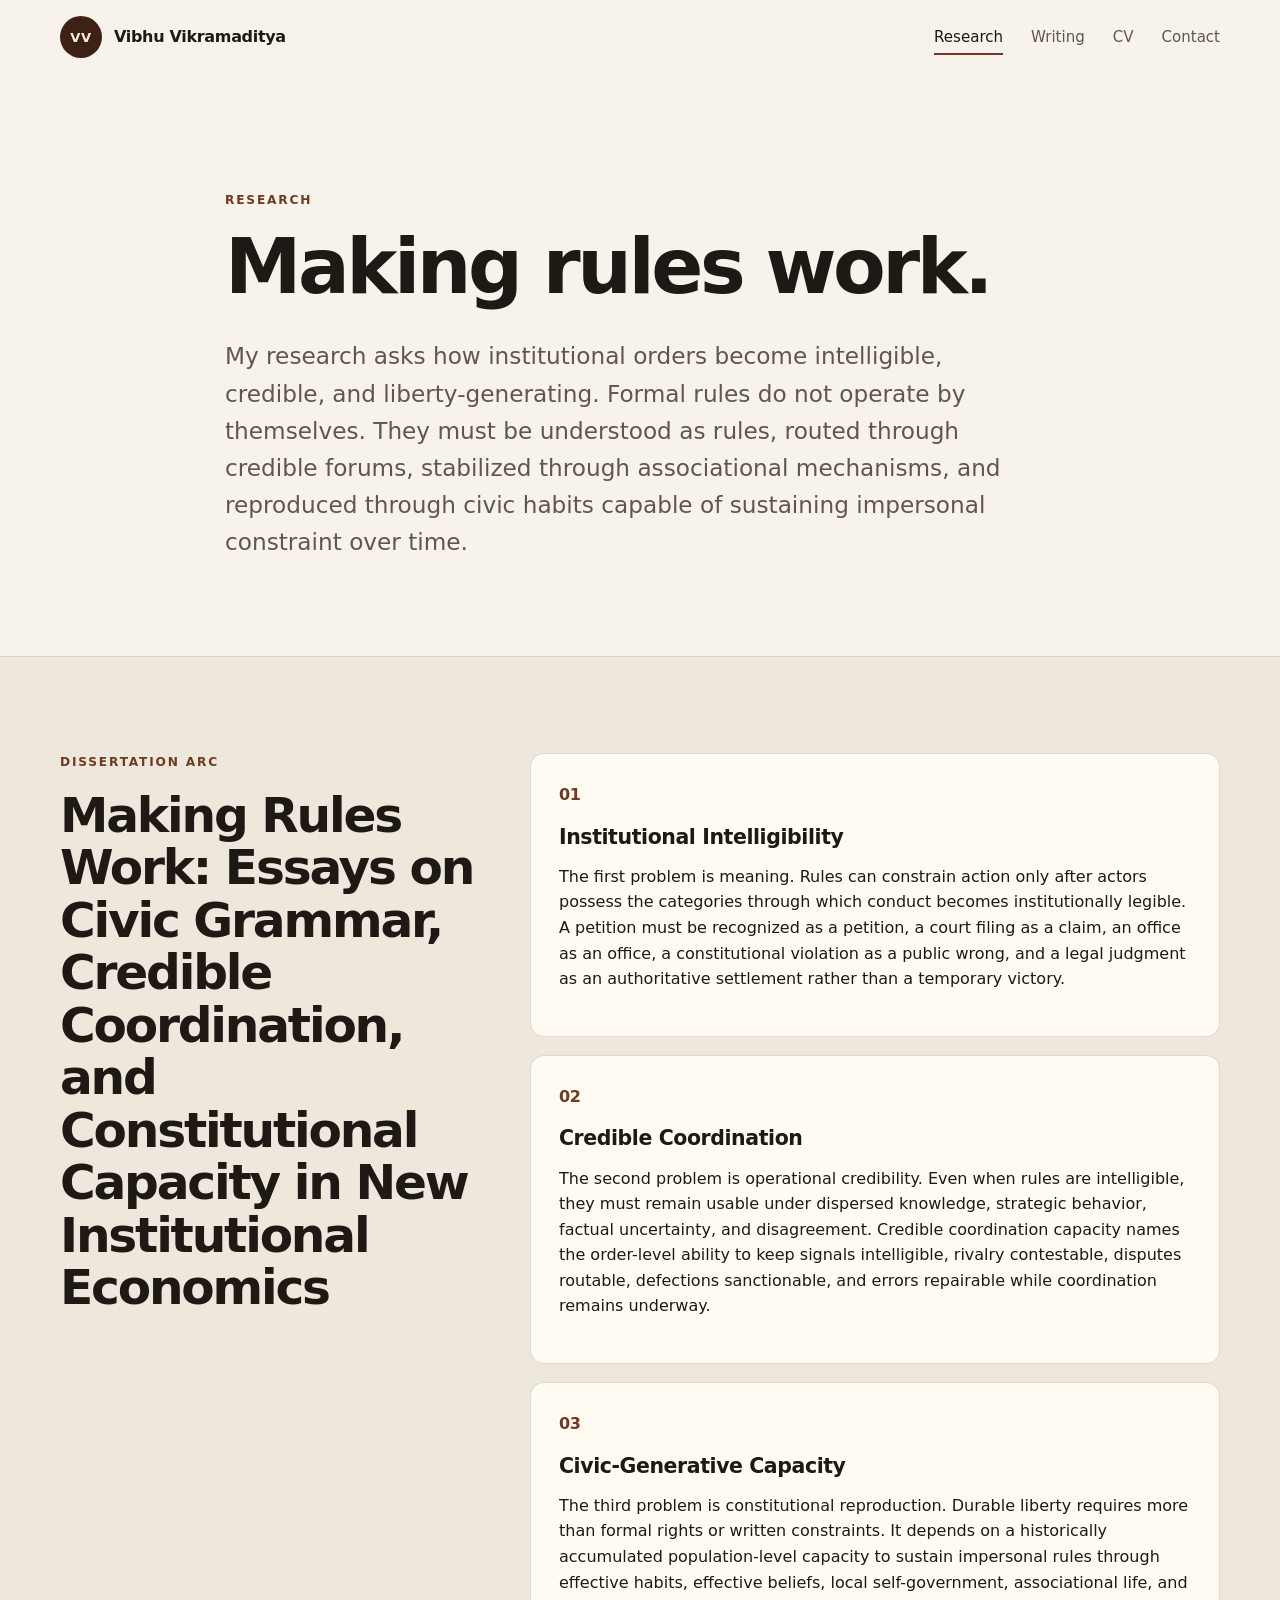
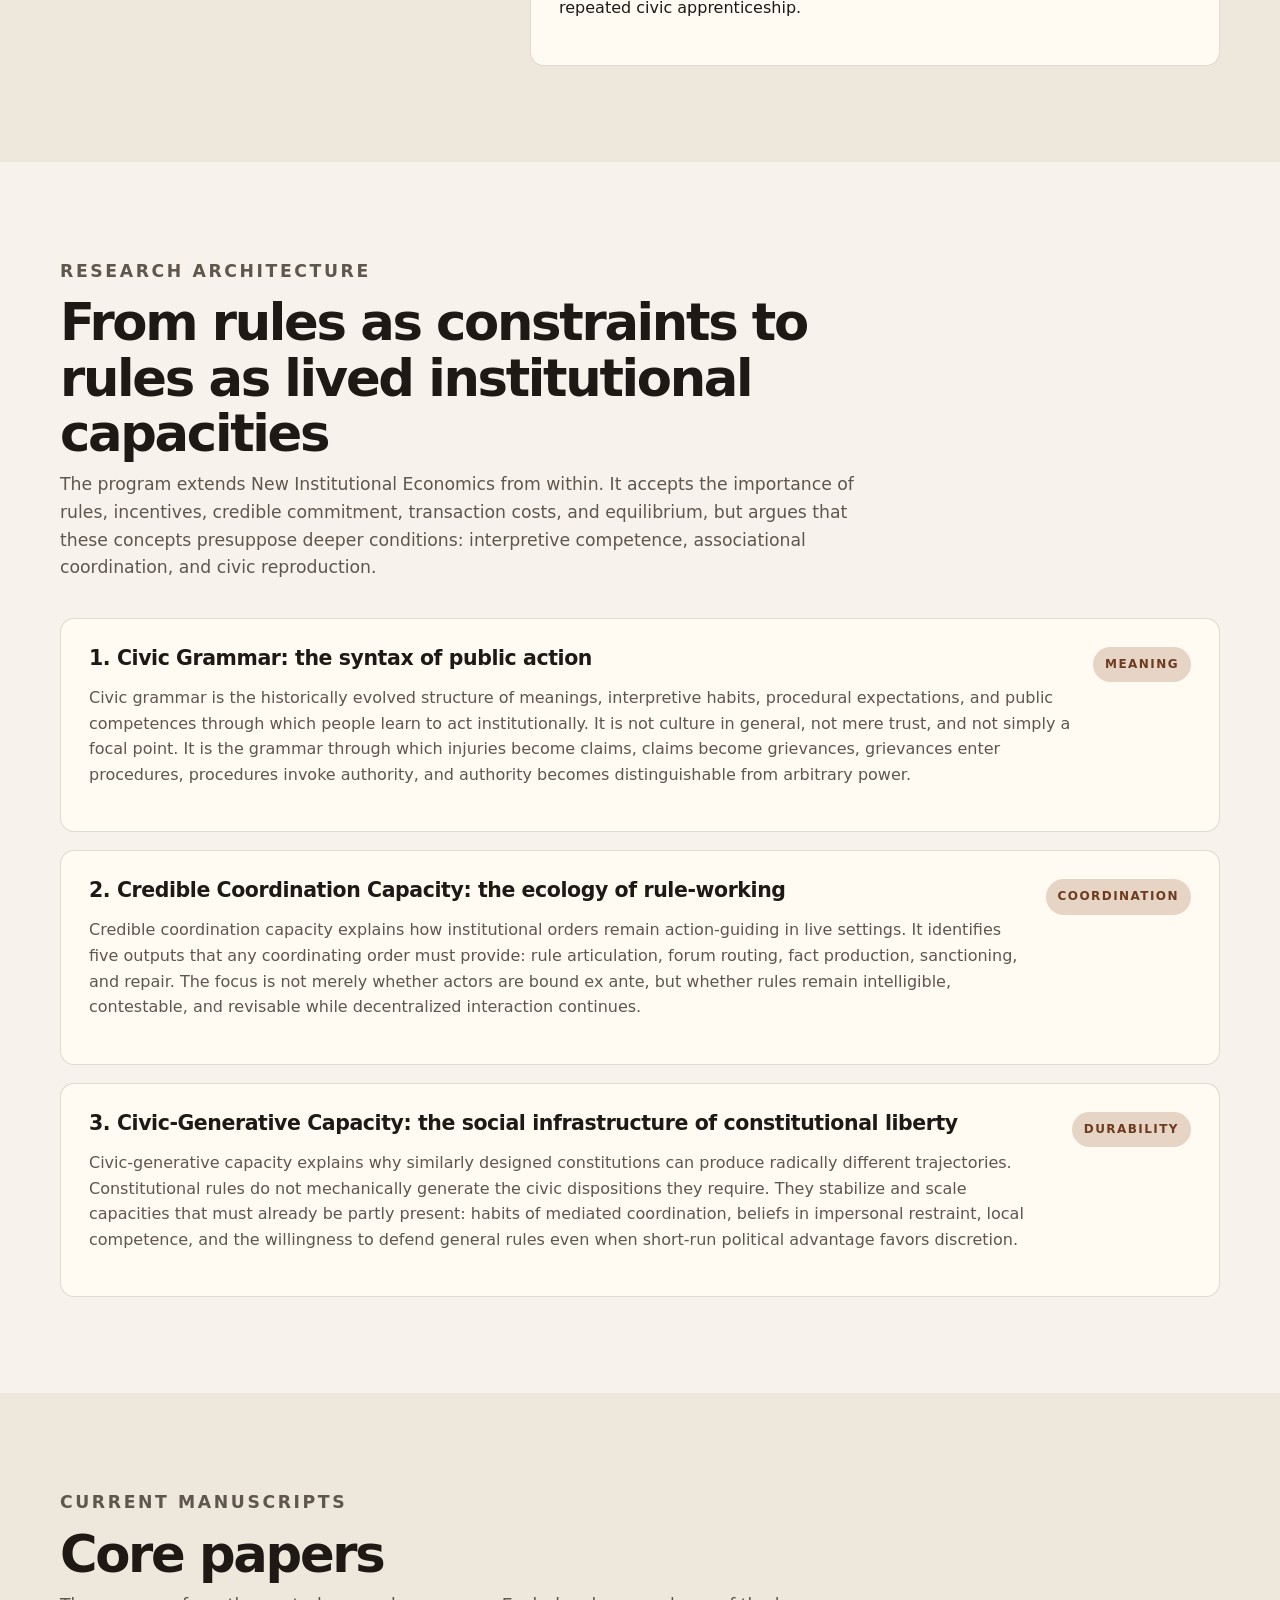
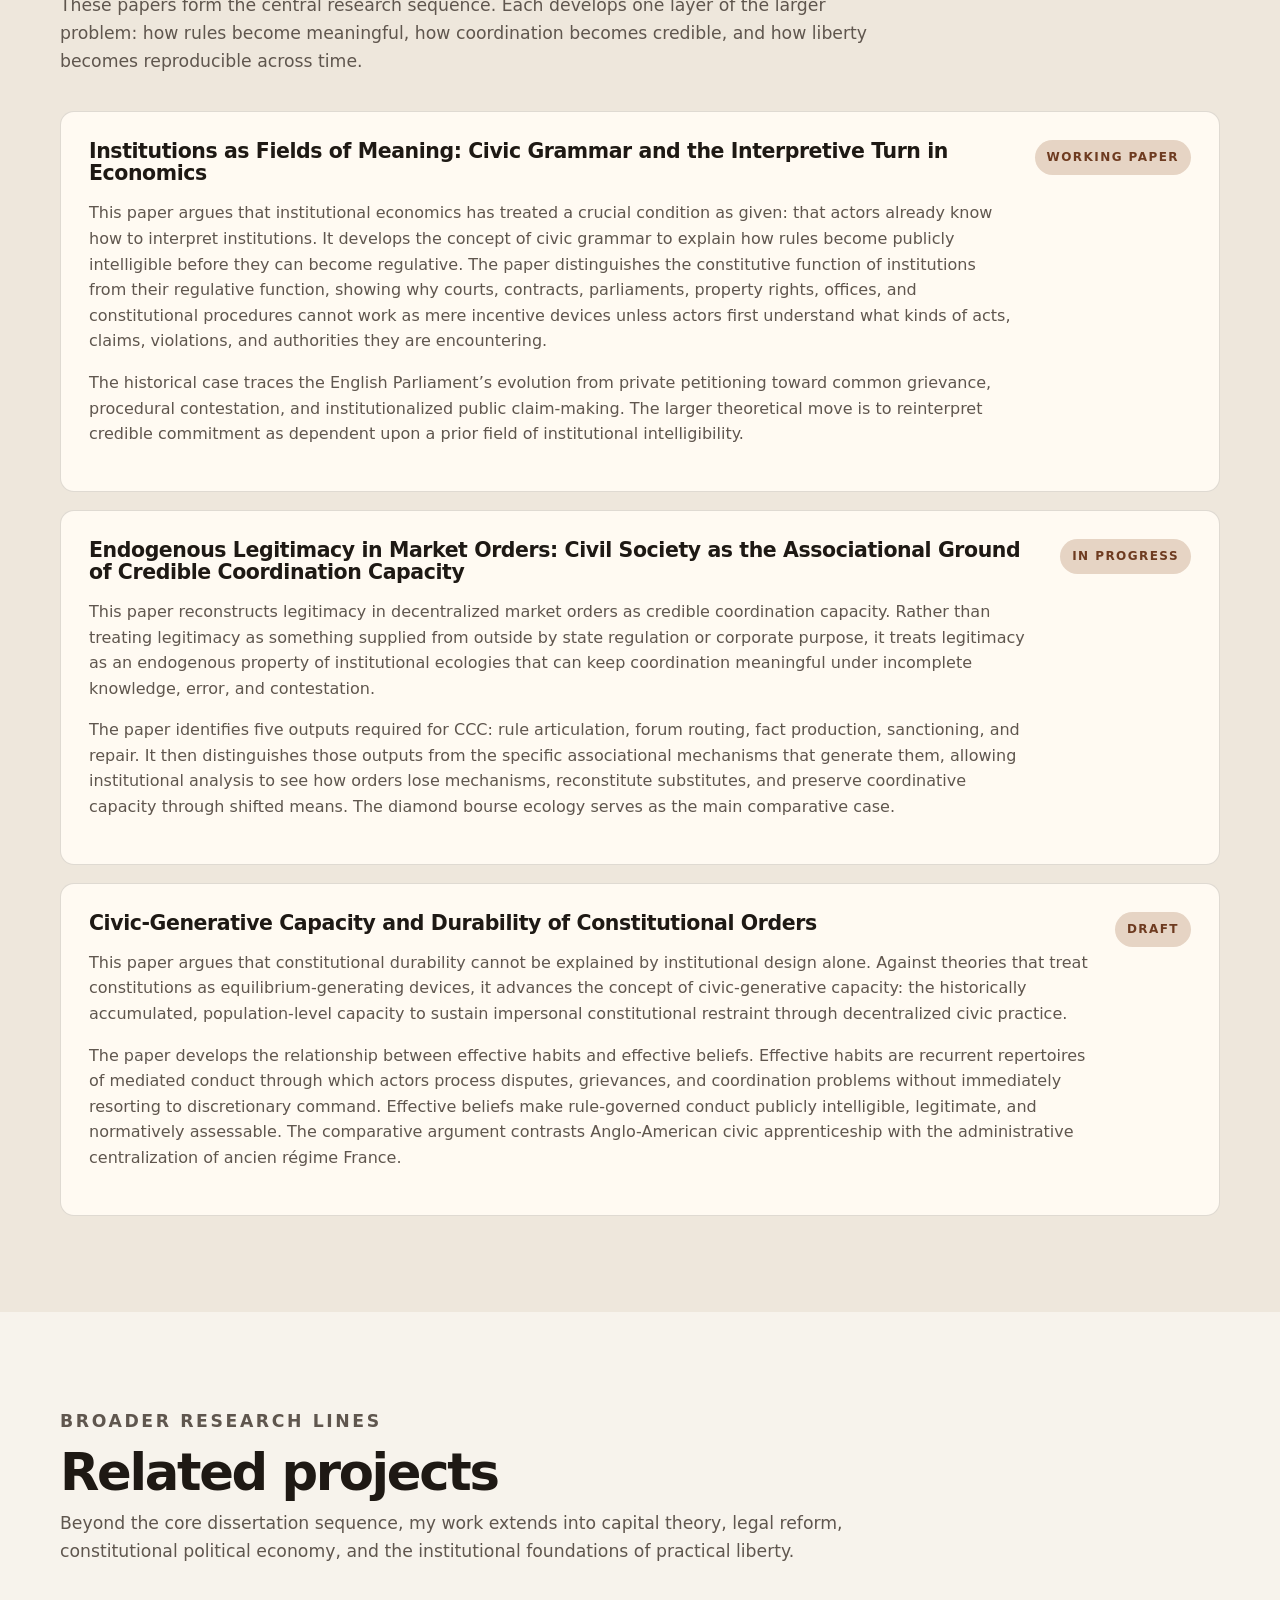
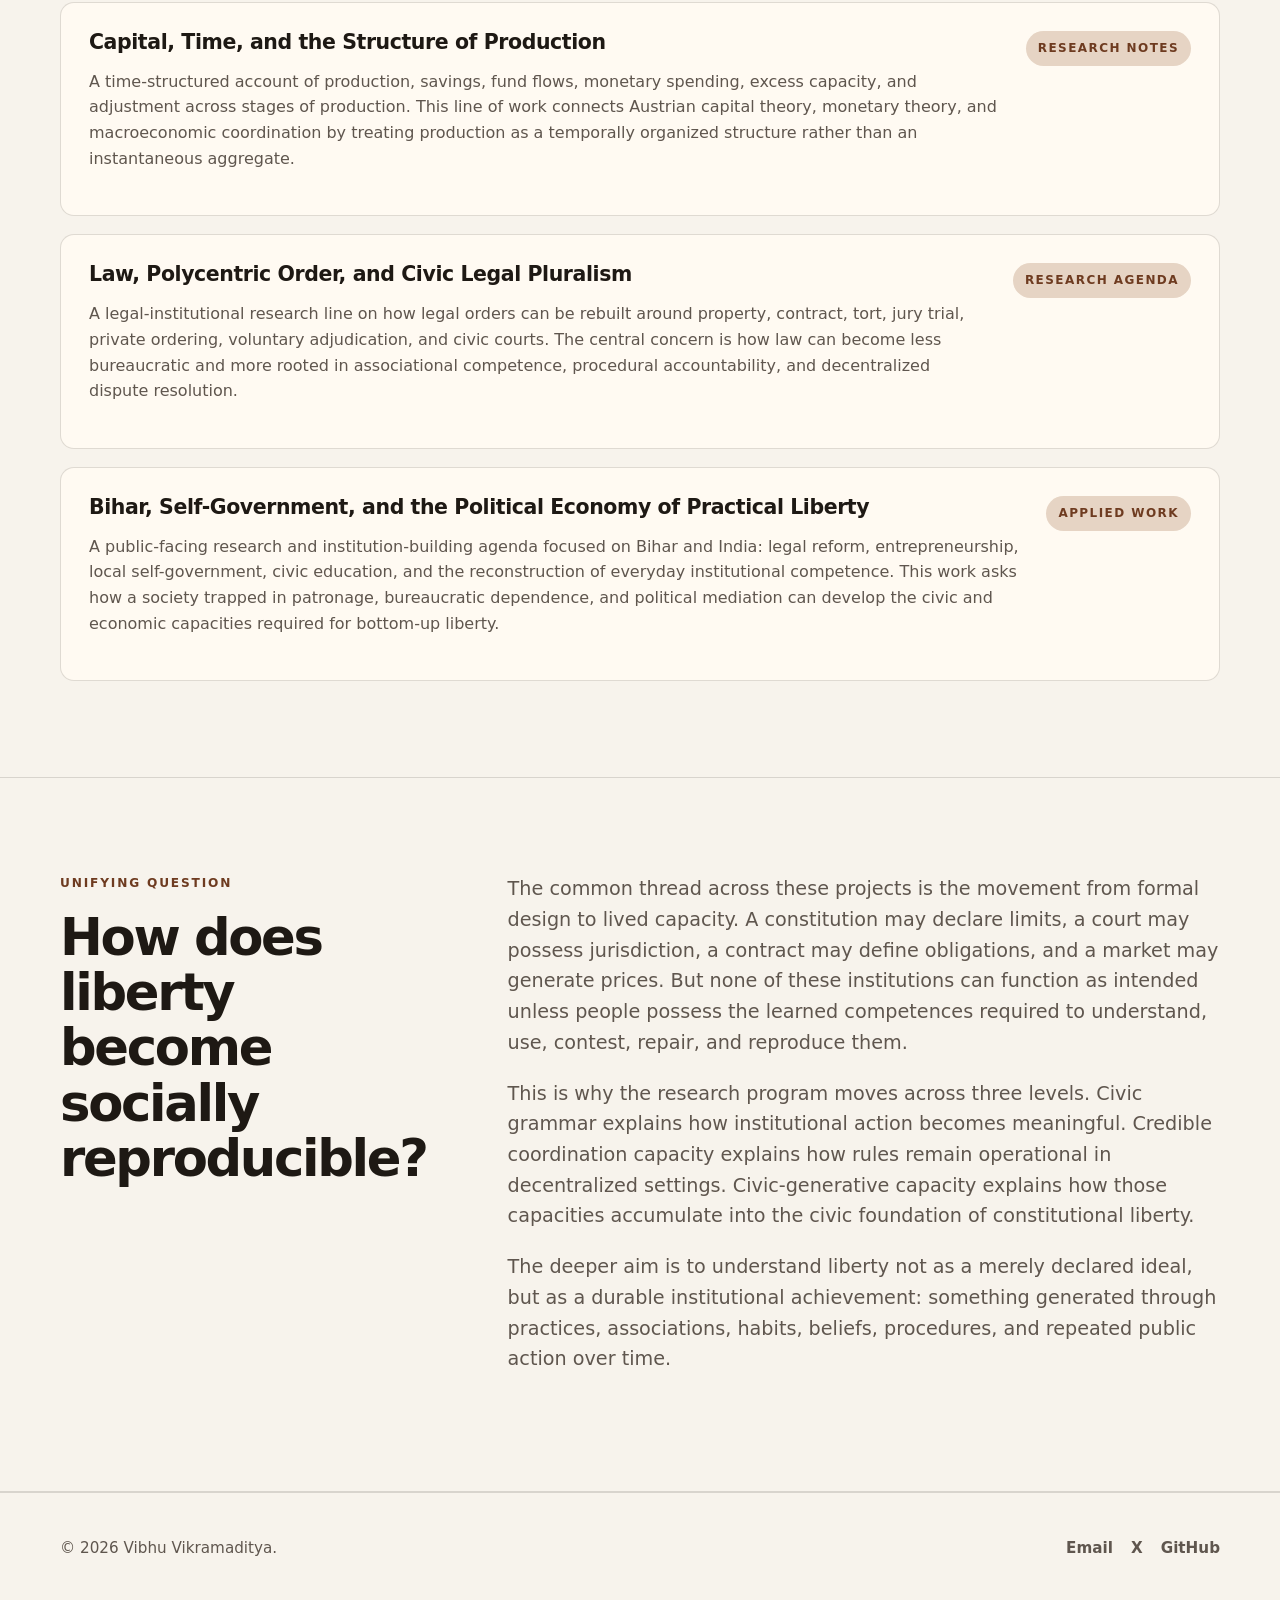
==== commit f0c1b128: "Update research.html" ====
--- a/research.html
+++ b/research.html
@@ -4,11 +4,12 @@
   <meta charset="utf-8" />
   <meta name="viewport" content="width=device-width, initial-scale=1" />
   <title>Research | Vibhu Vikramaditya</title>
-  <meta name="description" content="Research by Vibhu Vikramaditya on institutional economics, credible coordination capacity, civic grammar, civic-generative liberty, constitutional capacity, law and economics, and emergent orders." />
+  <meta name="description" content="Research by Vibhu Vikramaditya on institutional economics, civic grammar, credible coordination capacity, civic-generative capacity, constitutional durability, law and economics, and emergent orders." />
   <link rel="canonical" href="https://vibhu3333-cloud.github.io/research.html" />
   <link rel="stylesheet" href="styles.css" />
   <script defer src="site.js"></script>
 </head>
+
 <body>
   <a class="skip-link" href="#main">Skip to content</a>
 
@@ -21,7 +22,9 @@
 
       <button class="nav-toggle" type="button" aria-expanded="false" aria-controls="site-nav" data-nav-toggle>
         <span class="sr-only">Toggle navigation</span>
-        <span></span><span></span><span></span>
+        <span></span>
+        <span></span>
+        <span></span>
       </button>
 
       <nav class="site-nav" id="site-nav" data-nav>
@@ -34,15 +37,16 @@
   </header>
 
   <main id="main">
+
     <section class="page-hero section-pad">
       <div class="container narrow">
         <p class="eyebrow">Research</p>
-        <h1>How rules become usable, credible, and liberty-generating.</h1>
+        <h1>Making rules work.</h1>
         <p class="lead">
-          My research develops a new institutional economics of rule-working: how societies acquire the interpretive grammar,
-          coordination capacity, and accumulated civic competence required for rules to become more than formal constraints.
-          The central question is not only why rules exist, but how people learn to use them, trust them, repair them, and
-          reproduce them across time.
+          My research asks how institutional orders become intelligible, credible, and liberty-generating.
+          Formal rules do not operate by themselves. They must be understood as rules, routed through
+          credible forums, stabilized through associational mechanisms, and reproduced through civic habits
+          capable of sustaining impersonal constraint over time.
         </p>
       </div>
     </section>
@@ -57,32 +61,35 @@
         <div class="program-steps">
           <article>
             <span>01</span>
-            <h3>Civic Grammar</h3>
+            <h3>Institutional Intelligibility</h3>
             <p>
-              Civic grammar is the micro-level structure through which actors learn how to participate in institutional life.
-              It converts raw grievances, interests, conflicts, and demands into recognizable public moves: petitions, lawsuits,
-              procedural objections, appeals, votes, constitutional claims, contractual arguments, and civic challenges to power.
+              The first problem is meaning. Rules can constrain action only after actors possess the
+              categories through which conduct becomes institutionally legible. A petition must be recognized
+              as a petition, a court filing as a claim, an office as an office, a constitutional violation as a
+              public wrong, and a legal judgment as an authoritative settlement rather than a temporary victory.
             </p>
           </article>
 
           <article>
             <span>02</span>
-            <h3>Credible Coordination Capacity</h3>
+            <h3>Credible Coordination</h3>
             <p>
-              Credible coordination capacity explains how rules become operational in practice. It studies the institutional
-              ecologies that route disputes, produce facts, stabilize expectations, impose sanctions, repair breakdowns, and
-              allow actors to coordinate without requiring omniscient design or constant state command.
+              The second problem is operational credibility. Even when rules are intelligible, they must remain
+              usable under dispersed knowledge, strategic behavior, factual uncertainty, and disagreement.
+              Credible coordination capacity names the order-level ability to keep signals intelligible, rivalry
+              contestable, disputes routable, defections sanctionable, and errors repairable while coordination
+              remains underway.
             </p>
           </article>
 
           <article>
             <span>03</span>
-            <h3>Civic-Generative Liberty</h3>
+            <h3>Civic-Generative Capacity</h3>
             <p>
-              Civic-generative liberty names the long-run capacity of a society to generate freedom through repeated civic use.
-              Liberty is not treated only as non-interference or formal right, but as an accumulated social capability: the
-              ability of people to make claims, resist arbitrary power, organize associations, govern locally, and reproduce
-              ordered freedom across generations.
+              The third problem is constitutional reproduction. Durable liberty requires more than formal rights
+              or written constraints. It depends on a historically accumulated population-level capacity to
+              sustain impersonal rules through effective habits, effective beliefs, local self-government,
+              associational life, and repeated civic apprenticeship.
             </p>
           </article>
         </div>
@@ -93,48 +100,56 @@
       <div class="container">
         <div class="section-heading narrow">
           <p class="eyebrow">Research architecture</p>
-          <h2>From intelligibility to coordination to liberty</h2>
-          <p>
-            The project moves across three levels: the meaning of rules, the credibility of coordination, and the accumulation
-            of constitutional and civic capacity.
+          <h2>From rules as constraints to rules as lived institutional capacities</h2>
+          <p>
+            The program extends New Institutional Economics from within. It accepts the importance of rules,
+            incentives, credible commitment, transaction costs, and equilibrium, but argues that these concepts
+            presuppose deeper conditions: interpretive competence, associational coordination, and civic
+            reproduction.
           </p>
         </div>
 
         <div class="paper-list">
           <article class="paper-card">
             <div>
-              <h3>Institutions as Fields of Meaning</h3>
-              <p>
-                This strand argues that institutions are not merely incentive structures or constraint systems. They are fields
-                of meaning that make action intelligible. Formal rules can constrain behavior only after actors know what counts
-                as a claim, a violation, an office, a procedure, a legitimate objection, or an abuse of authority.
-              </p>
-            </div>
-            <span class="paper-status">Civic grammar</span>
-          </article>
-
-          <article class="paper-card">
-            <div>
-              <h3>Rules as Credible Coordination Devices</h3>
-              <p>
-                This strand studies how rules acquire operational force through forums, associations, reputational systems,
-                evidentiary practices, sanctions, and repair mechanisms. A rule works not simply because it is written, but
-                because an ecology exists that can interpret, apply, enforce, and restore it when expectations break down.
-              </p>
-            </div>
-            <span class="paper-status">Coordination capacity</span>
-          </article>
-
-          <article class="paper-card">
-            <div>
-              <h3>Constitutional Capacity and Civic-Generative Liberty</h3>
-              <p>
-                This strand examines how repeated civic action accumulates into a durable stock of constitutional capability.
-                Societies become freer when people repeatedly learn how to contest power without collapsing into violence,
-                patronage, arbitrary command, or extra-procedural domination.
-              </p>
-            </div>
-            <span class="paper-status">Liberty over time</span>
+              <h3>1. Civic Grammar: the syntax of public action</h3>
+              <p>
+                Civic grammar is the historically evolved structure of meanings, interpretive habits, procedural
+                expectations, and public competences through which people learn to act institutionally. It is not
+                culture in general, not mere trust, and not simply a focal point. It is the grammar through which
+                injuries become claims, claims become grievances, grievances enter procedures, procedures invoke
+                authority, and authority becomes distinguishable from arbitrary power.
+              </p>
+            </div>
+            <span class="paper-status">Meaning</span>
+          </article>
+
+          <article class="paper-card">
+            <div>
+              <h3>2. Credible Coordination Capacity: the ecology of rule-working</h3>
+              <p>
+                Credible coordination capacity explains how institutional orders remain action-guiding in live
+                settings. It identifies five outputs that any coordinating order must provide: rule articulation,
+                forum routing, fact production, sanctioning, and repair. The focus is not merely whether actors
+                are bound ex ante, but whether rules remain intelligible, contestable, and revisable while
+                decentralized interaction continues.
+              </p>
+            </div>
+            <span class="paper-status">Coordination</span>
+          </article>
+
+          <article class="paper-card">
+            <div>
+              <h3>3. Civic-Generative Capacity: the social infrastructure of constitutional liberty</h3>
+              <p>
+                Civic-generative capacity explains why similarly designed constitutions can produce radically
+                different trajectories. Constitutional rules do not mechanically generate the civic dispositions
+                they require. They stabilize and scale capacities that must already be partly present: habits of
+                mediated coordination, beliefs in impersonal restraint, local competence, and the willingness to
+                defend general rules even when short-run political advantage favors discretion.
+              </p>
+            </div>
+            <span class="paper-status">Durability</span>
           </article>
         </div>
       </div>
@@ -143,11 +158,12 @@
     <section class="section-pad muted">
       <div class="container">
         <div class="section-heading narrow">
-          <p class="eyebrow">Working papers</p>
-          <h2>Current manuscripts</h2>
-          <p>
-            These papers develop the larger research program across institutional economics, law and economics,
-            constitutional political economy, private ordering, and emergent social order.
+          <p class="eyebrow">Current manuscripts</p>
+          <h2>Core papers</h2>
+          <p>
+            These papers form the central research sequence. Each develops one layer of the larger problem:
+            how rules become meaningful, how coordination becomes credible, and how liberty becomes
+            reproducible across time.
           </p>
         </div>
 
@@ -156,9 +172,19 @@
             <div>
               <h3>Institutions as Fields of Meaning: Civic Grammar and the Interpretive Turn in Economics</h3>
               <p>
-                Develops civic grammar as the missing interpretive layer between formal rules and effective institutional
-                coordination. The paper engages New Institutional Economics from within and argues that credible commitment
-                presupposes a prior history of institutional intelligibility.
+                This paper argues that institutional economics has treated a crucial condition as given: that
+                actors already know how to interpret institutions. It develops the concept of civic grammar to
+                explain how rules become publicly intelligible before they can become regulative. The paper
+                distinguishes the constitutive function of institutions from their regulative function, showing why
+                courts, contracts, parliaments, property rights, offices, and constitutional procedures cannot work
+                as mere incentive devices unless actors first understand what kinds of acts, claims, violations,
+                and authorities they are encountering.
+              </p>
+              <p>
+                The historical case traces the English Parliament’s evolution from private petitioning toward
+                common grievance, procedural contestation, and institutionalized public claim-making. The larger
+                theoretical move is to reinterpret credible commitment as dependent upon a prior field of
+                institutional intelligibility.
               </p>
             </div>
             <span class="paper-status">Working paper</span>
@@ -166,11 +192,19 @@
 
           <article class="paper-card">
             <div>
-              <h3>Credible Coordination Capacity in Private and Associational Orders</h3>
-              <p>
-                Studies how non-state and associational orders generate credible coordination through dispute routing,
-                fact production, sanctioning, expectation stabilization, and institutional repair. The paper asks how order
-                emerges when formal law is incomplete, distant, slow, or insufficient by itself.
+              <h3>Endogenous Legitimacy in Market Orders: Civil Society as the Associational Ground of Credible Coordination Capacity</h3>
+              <p>
+                This paper reconstructs legitimacy in decentralized market orders as credible coordination
+                capacity. Rather than treating legitimacy as something supplied from outside by state regulation
+                or corporate purpose, it treats legitimacy as an endogenous property of institutional ecologies
+                that can keep coordination meaningful under incomplete knowledge, error, and contestation.
+              </p>
+              <p>
+                The paper identifies five outputs required for CCC: rule articulation, forum routing, fact
+                production, sanctioning, and repair. It then distinguishes those outputs from the specific
+                associational mechanisms that generate them, allowing institutional analysis to see how orders
+                lose mechanisms, reconstitute substitutes, and preserve coordinative capacity through shifted
+                means. The diamond bourse ecology serves as the main comparative case.
               </p>
             </div>
             <span class="paper-status">In progress</span>
@@ -178,38 +212,78 @@
 
           <article class="paper-card">
             <div>
-              <h3>Civic-Generative Capacity and Constitutional Durability</h3>
-              <p>
-                Explores how the repeated use, transmission, and adaptation of civic grammar produces a long-run stock of
-                constitutional capacity. The paper links micro-level civic competence to macro-level constitutional durability,
-                especially the ability to resist arbitrary power without dissolving into coercive bypass or patronage.
-              </p>
-            </div>
-            <span class="paper-status">In progress</span>
-          </article>
-
-          <article class="paper-card">
-            <div>
-              <h3>Civic-Generative Liberty: From Formal Rights to Reproducible Freedom</h3>
-              <p>
-                Develops the idea that liberty is not sustained by rights alone, but by the civic and institutional capacities
-                through which people repeatedly exercise, defend, interpret, and extend those rights. This project connects
-                constitutional order, local self-government, associational life, and the practical grammar of freedom.
-              </p>
-            </div>
-            <span class="paper-status">Research program</span>
-          </article>
-
+              <h3>Civic-Generative Capacity and Durability of Constitutional Orders</h3>
+              <p>
+                This paper argues that constitutional durability cannot be explained by institutional design alone.
+                Against theories that treat constitutions as equilibrium-generating devices, it advances the
+                concept of civic-generative capacity: the historically accumulated, population-level capacity to
+                sustain impersonal constitutional restraint through decentralized civic practice.
+              </p>
+              <p>
+                The paper develops the relationship between effective habits and effective beliefs. Effective
+                habits are recurrent repertoires of mediated conduct through which actors process disputes,
+                grievances, and coordination problems without immediately resorting to discretionary command.
+                Effective beliefs make rule-governed conduct publicly intelligible, legitimate, and normatively
+                assessable. The comparative argument contrasts Anglo-American civic apprenticeship with the
+                administrative centralization of ancien régime France.
+              </p>
+            </div>
+            <span class="paper-status">Draft</span>
+          </article>
+        </div>
+      </div>
+    </section>
+
+    <section class="section-pad">
+      <div class="container">
+        <div class="section-heading narrow">
+          <p class="eyebrow">Broader research lines</p>
+          <h2>Related projects</h2>
+          <p>
+            Beyond the core dissertation sequence, my work extends into capital theory, legal reform,
+            constitutional political economy, and the institutional foundations of practical liberty.
+          </p>
+        </div>
+
+        <div class="paper-list">
           <article class="paper-card">
             <div>
               <h3>Capital, Time, and the Structure of Production</h3>
               <p>
-                Develops a time-structured account of production, savings, fund flows, monetary spending, excess capacity,
-                and adjustment across stages of production. This work connects Austrian capital theory, monetary theory,
-                and macroeconomic coordination through a temporal theory of production.
+                A time-structured account of production, savings, fund flows, monetary spending, excess capacity,
+                and adjustment across stages of production. This line of work connects Austrian capital theory,
+                monetary theory, and macroeconomic coordination by treating production as a temporally organized
+                structure rather than an instantaneous aggregate.
               </p>
             </div>
             <span class="paper-status">Research notes</span>
+          </article>
+
+          <article class="paper-card">
+            <div>
+              <h3>Law, Polycentric Order, and Civic Legal Pluralism</h3>
+              <p>
+                A legal-institutional research line on how legal orders can be rebuilt around property, contract,
+                tort, jury trial, private ordering, voluntary adjudication, and civic courts. The central concern is
+                how law can become less bureaucratic and more rooted in associational competence, procedural
+                accountability, and decentralized dispute resolution.
+              </p>
+            </div>
+            <span class="paper-status">Research agenda</span>
+          </article>
+
+          <article class="paper-card">
+            <div>
+              <h3>Bihar, Self-Government, and the Political Economy of Practical Liberty</h3>
+              <p>
+                A public-facing research and institution-building agenda focused on Bihar and India: legal reform,
+                entrepreneurship, local self-government, civic education, and the reconstruction of everyday
+                institutional competence. This work asks how a society trapped in patronage, bureaucratic
+                dependence, and political mediation can develop the civic and economic capacities required for
+                bottom-up liberty.
+              </p>
+            </div>
+            <span class="paper-status">Applied work</span>
           </article>
         </div>
       </div>
@@ -218,31 +292,35 @@
     <section class="section-pad bordered" id="civic-work">
       <div class="container split">
         <div>
-          <p class="eyebrow">Civic work</p>
-          <h2>Bihar, law, and practical liberty</h2>
+          <p class="eyebrow">Unifying question</p>
+          <h2>How does liberty become socially reproducible?</h2>
         </div>
 
         <div class="prose-large">
           <p>
-            A parallel public-facing strand of my work focuses on Bihar and India: how legal reform, entrepreneurship,
-            local self-government, civic education, and institutional imagination can help ordinary people move from dependence
-            on patronage toward the practical exercise of liberty.
-          </p>
-
-          <p>
-            This is not separate from the research program. It is the applied version of the same theoretical question:
-            how do people acquire the grammar, confidence, forums, and institutional habits required to make rules work
-            in actual social life?
-          </p>
-
-          <p>
-            The broader aim is civic-generative liberty: a form of freedom that is not merely declared from above, but generated
-            from below through repeated claim-making, association, enterprise, legal competence, local responsibility, and
-            resistance to arbitrary power.
-          </p>
-        </div>
-      </div>
-    </section>
+            The common thread across these projects is the movement from formal design to lived capacity.
+            A constitution may declare limits, a court may possess jurisdiction, a contract may define obligations,
+            and a market may generate prices. But none of these institutions can function as intended unless
+            people possess the learned competences required to understand, use, contest, repair, and reproduce
+            them.
+          </p>
+
+          <p>
+            This is why the research program moves across three levels. Civic grammar explains how institutional
+            action becomes meaningful. Credible coordination capacity explains how rules remain operational in
+            decentralized settings. Civic-generative capacity explains how those capacities accumulate into the
+            civic foundation of constitutional liberty.
+          </p>
+
+          <p>
+            The deeper aim is to understand liberty not as a merely declared ideal, but as a durable institutional
+            achievement: something generated through practices, associations, habits, beliefs, procedures, and
+            repeated public action over time.
+          </p>
+        </div>
+      </div>
+    </section>
+
   </main>
 
   <footer class="site-footer">
